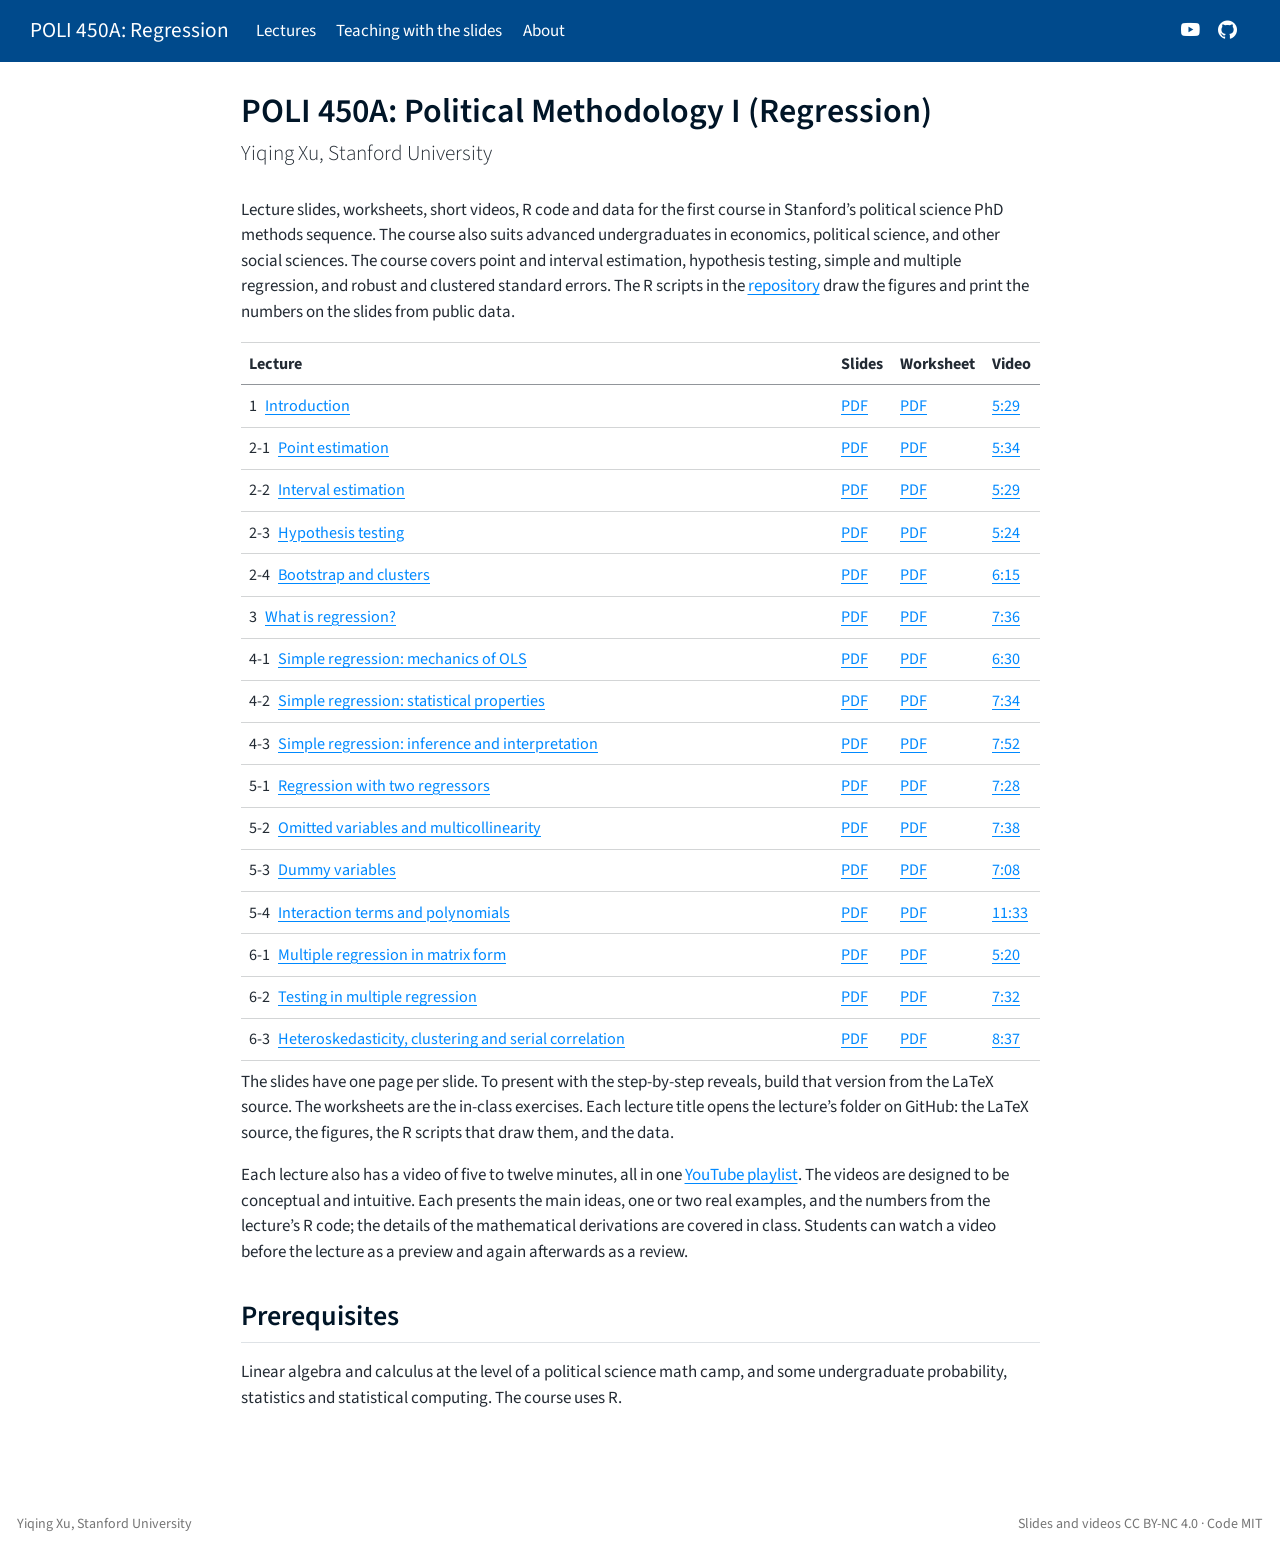
==== docs/index.html @ fcc37e01 "Site: every link opens in a new tab Co-Authored-By: Claude Opus 5.5 <noreply@anthropic.com>" ====
<!DOCTYPE html>
<html xmlns="http://www.w3.org/1999/xhtml" lang="en" xml:lang="en"><head>

<meta charset="utf-8">
<meta name="generator" content="quarto-1.9.38">

<meta name="viewport" content="width=device-width, initial-scale=1.0, user-scalable=yes">


<title>POLI 450A: Political Methodology I (Regression) – POLI 450A: Regression</title>
<style>
/* Default styles provided by pandoc.
** See https://pandoc.org/MANUAL.html#variables-for-html for config info.
*/
code{white-space: pre-wrap;}
span.smallcaps{font-variant: small-caps;}
div.columns{display: flex; gap: min(4vw, 1.5em);}
div.column{flex: auto; overflow-x: auto;}
div.hanging-indent{margin-left: 1.5em; text-indent: -1.5em;}
ul.task-list{list-style: none;}
ul.task-list li input[type="checkbox"] {
  width: 0.8em;
  margin: 0 0.8em 0.2em -1em; /* quarto-specific, see https://github.com/quarto-dev/quarto-cli/issues/4556 */ 
  vertical-align: middle;
}
</style>


<script src="site_libs/quarto-nav/quarto-nav.js"></script>
<script src="site_libs/quarto-nav/headroom.min.js"></script>
<script src="site_libs/clipboard/clipboard.min.js"></script>
<script src="site_libs/quarto-search/autocomplete.umd.js"></script>
<script src="site_libs/quarto-search/fuse.min.js"></script>
<script src="site_libs/quarto-search/quarto-search.js"></script>
<meta name="quarto:offset" content="./">
<script src="site_libs/quarto-html/quarto.js" type="module"></script>
<script src="site_libs/quarto-html/tabsets/tabsets.js" type="module"></script>
<script src="site_libs/quarto-html/popper.min.js"></script>
<script src="site_libs/quarto-html/tippy.umd.min.js"></script>
<script src="site_libs/quarto-html/anchor.min.js"></script>
<link href="site_libs/quarto-html/tippy.css" rel="stylesheet">
<link href="site_libs/quarto-html/quarto-syntax-highlighting-15634bcf2e68342d4ad2dfa704d543f6.css" rel="stylesheet" id="quarto-text-highlighting-styles">
<script src="site_libs/bootstrap/bootstrap.min.js"></script>
<link href="site_libs/bootstrap/bootstrap-icons.css" rel="stylesheet">
<link href="site_libs/bootstrap/bootstrap-9cb8375271a7f9cc1b230cc533d58a15.min.css" rel="stylesheet" append-hash="true" id="quarto-bootstrap" data-mode="light">
<script id="quarto-search-options" type="application/json">{
  "location": "navbar",
  "copy-button": false,
  "collapse-after": 3,
  "panel-placement": "end",
  "type": "overlay",
  "limit": 50,
  "keyboard-shortcut": [
    "f",
    "/",
    "s"
  ],
  "show-item-context": false,
  "language": {
    "search-no-results-text": "No results",
    "search-matching-documents-text": "matching documents",
    "search-copy-link-title": "Copy link to search",
    "search-hide-matches-text": "Hide additional matches",
    "search-more-match-text": "more match in this document",
    "search-more-matches-text": "more matches in this document",
    "search-clear-button-title": "Clear",
    "search-text-placeholder": "",
    "search-detached-cancel-button-title": "Cancel",
    "search-submit-button-title": "Submit",
    "search-label": "Search"
  }
}</script>


</head>

<body class="nav-fixed fullcontent quarto-light">

<div id="quarto-search-results"></div>
  <header id="quarto-header" class="headroom fixed-top">
    <nav class="navbar navbar-expand-lg " data-bs-theme="dark">
      <div class="navbar-container container-fluid">
      <div class="navbar-brand-container mx-auto">
    <a class="navbar-brand" href="./index.html">
    <span class="navbar-title">POLI 450A: Regression</span>
    </a>
  </div>
            <div id="quarto-search" class="" title="Search"></div>
          <button class="navbar-toggler" type="button" data-bs-toggle="collapse" data-bs-target="#navbarCollapse" aria-controls="navbarCollapse" role="menu" aria-expanded="false" aria-label="Toggle navigation" onclick="if (window.quartoToggleHeadroom) { window.quartoToggleHeadroom(); }">
  <span class="navbar-toggler-icon"></span>
</button>
          <div class="collapse navbar-collapse" id="navbarCollapse">
            <ul class="navbar-nav navbar-nav-scroll me-auto">
  <li class="nav-item">
    <a class="nav-link active" href="./index.html" aria-current="page"> 
<span class="menu-text">Lectures</span></a>
  </li>  
  <li class="nav-item">
    <a class="nav-link" href="./teaching.html"> 
<span class="menu-text">Teaching with the slides</span></a>
  </li>  
  <li class="nav-item">
    <a class="nav-link" href="./about.html"> 
<span class="menu-text">About</span></a>
  </li>  
</ul>
            <ul class="navbar-nav navbar-nav-scroll ms-auto">
  <li class="nav-item compact">
    <a class="nav-link" href="https://www.youtube.com/playlist?list=PLbHvZ-k41x9s"> <i class="bi bi-youtube" role="img" aria-label="YouTube playlist">
</i> 
<span class="menu-text"></span></a>
  </li>  
  <li class="nav-item compact">
    <a class="nav-link" href="https://github.com/xuyiqing/regression-lectures"> <i class="bi bi-github" role="img" aria-label="GitHub repository">
</i> 
<span class="menu-text"></span></a>
  </li>  
</ul>
          </div> <!-- /navcollapse -->
            <div class="quarto-navbar-tools">
</div>
      </div> <!-- /container-fluid -->
    </nav>
</header>
<!-- content -->
<div id="quarto-content" class="quarto-container page-columns page-rows-contents page-layout-article page-navbar">
<!-- sidebar -->
<!-- margin-sidebar -->
    
<!-- main -->
<main class="content" id="quarto-document-content">

<header id="title-block-header" class="quarto-title-block default">
<div class="quarto-title">
<h1 class="title">POLI 450A: Political Methodology I (Regression)</h1>
<p class="subtitle lead">Yiqing Xu, Stanford University</p>
</div>



<div class="quarto-title-meta">

    
  
    
  </div>
  


</header>


<p>Lecture slides, worksheets, short videos, R code and data for the first course in Stanford’s political science PhD methods sequence. The course also suits advanced undergraduates in economics, political science, and other social sciences. The course covers point and interval estimation, hypothesis testing, simple and multiple regression, and robust and clustered standard errors. The R scripts in the <a href="https://github.com/xuyiqing/regression-lectures">repository</a> draw the figures and print the numbers on the slides from public data.</p>
<table class="caption-top table">
<thead>
<tr class="header">
<th>Lecture</th>
<th>Slides</th>
<th>Worksheet</th>
<th>Video</th>
</tr>
</thead>
<tbody>
<tr class="odd">
<td>1 <a href="https://github.com/xuyiqing/regression-lectures/tree/main/lectures/01Intro">Introduction</a></td>
<td><a href="pdf/lec1_handout.pdf">PDF</a></td>
<td><a href="pdf/worksheet_lec1.pdf">PDF</a></td>
<td><a href="https://www.youtube.com/watch?v=iF-UXSAJUKI&amp;list=PLbHvZ-k41x9s">5:29</a></td>
</tr>
<tr class="even">
<td>2-1 <a href="https://github.com/xuyiqing/regression-lectures/tree/main/lectures/02-1PointEstimation">Point estimation</a></td>
<td><a href="pdf/lec2_1_handout.pdf">PDF</a></td>
<td><a href="pdf/worksheet_lec2-1.pdf">PDF</a></td>
<td><a href="https://www.youtube.com/watch?v=Swxf5lM_u24&amp;list=PLbHvZ-k41x9s">5:34</a></td>
</tr>
<tr class="odd">
<td>2-2 <a href="https://github.com/xuyiqing/regression-lectures/tree/main/lectures/02-2IntervalEstimation">Interval estimation</a></td>
<td><a href="pdf/lec2_2_handout.pdf">PDF</a></td>
<td><a href="pdf/worksheet_lec2-2.pdf">PDF</a></td>
<td><a href="https://www.youtube.com/watch?v=7T9ndJHs5_I&amp;list=PLbHvZ-k41x9s">5:29</a></td>
</tr>
<tr class="even">
<td>2-3 <a href="https://github.com/xuyiqing/regression-lectures/tree/main/lectures/02-3HypothesisTesting">Hypothesis testing</a></td>
<td><a href="pdf/lec2_3_handout.pdf">PDF</a></td>
<td><a href="pdf/worksheet_lec2-3.pdf">PDF</a></td>
<td><a href="https://www.youtube.com/watch?v=WODM9NLojLQ&amp;list=PLbHvZ-k41x9s">5:24</a></td>
</tr>
<tr class="odd">
<td>2-4 <a href="https://github.com/xuyiqing/regression-lectures/tree/main/lectures/02-4MoreInference">Bootstrap and clusters</a></td>
<td><a href="pdf/lec2_4_handout.pdf">PDF</a></td>
<td><a href="pdf/worksheet_lec2-4.pdf">PDF</a></td>
<td><a href="https://www.youtube.com/watch?v=hGvSrkmQy1I&amp;list=PLbHvZ-k41x9s">6:15</a></td>
</tr>
<tr class="even">
<td>3 <a href="https://github.com/xuyiqing/regression-lectures/tree/main/lectures/03WhatIsRegression">What is regression?</a></td>
<td><a href="pdf/lec3_handout.pdf">PDF</a></td>
<td><a href="pdf/worksheet_lec3.pdf">PDF</a></td>
<td><a href="https://www.youtube.com/watch?v=wllni_KnmjQ&amp;list=PLbHvZ-k41x9s">7:36</a></td>
</tr>
<tr class="odd">
<td>4-1 <a href="https://github.com/xuyiqing/regression-lectures/tree/main/lectures/04-1SimpleRegressionMechanics">Simple regression: mechanics of OLS</a></td>
<td><a href="pdf/lec4_1_handout.pdf">PDF</a></td>
<td><a href="pdf/worksheet_lec4-1.pdf">PDF</a></td>
<td><a href="https://www.youtube.com/watch?v=7flAEtlI_Co&amp;list=PLbHvZ-k41x9s">6:30</a></td>
</tr>
<tr class="even">
<td>4-2 <a href="https://github.com/xuyiqing/regression-lectures/tree/main/lectures/04-2SimpleRegressionProperties">Simple regression: statistical properties</a></td>
<td><a href="pdf/lec4_2_handout.pdf">PDF</a></td>
<td><a href="pdf/worksheet_lec4-2.pdf">PDF</a></td>
<td><a href="https://www.youtube.com/watch?v=tieM_0nF3uE&amp;list=PLbHvZ-k41x9s">7:34</a></td>
</tr>
<tr class="odd">
<td>4-3 <a href="https://github.com/xuyiqing/regression-lectures/tree/main/lectures/04-3SimpleRegressionInference">Simple regression: inference and interpretation</a></td>
<td><a href="pdf/lec4_3_handout.pdf">PDF</a></td>
<td><a href="pdf/worksheet_lec4-3.pdf">PDF</a></td>
<td><a href="https://www.youtube.com/watch?v=aslK8sGa63Y&amp;list=PLbHvZ-k41x9s">7:52</a></td>
</tr>
<tr class="even">
<td>5-1 <a href="https://github.com/xuyiqing/regression-lectures/tree/main/lectures/05-1TwoRegressors">Regression with two regressors</a></td>
<td><a href="pdf/lec5_1_handout.pdf">PDF</a></td>
<td><a href="pdf/worksheet_lec5-1.pdf">PDF</a></td>
<td><a href="https://www.youtube.com/watch?v=8ATj0tzDJnI&amp;list=PLbHvZ-k41x9s">7:28</a></td>
</tr>
<tr class="odd">
<td>5-2 <a href="https://github.com/xuyiqing/regression-lectures/tree/main/lectures/05-2OmittedVarMulticollinearity">Omitted variables and multicollinearity</a></td>
<td><a href="pdf/lec5_2_handout.pdf">PDF</a></td>
<td><a href="pdf/worksheet_lec5-2.pdf">PDF</a></td>
<td><a href="https://www.youtube.com/watch?v=4Sn7V8B4gXU&amp;list=PLbHvZ-k41x9s">7:38</a></td>
</tr>
<tr class="even">
<td>5-3 <a href="https://github.com/xuyiqing/regression-lectures/tree/main/lectures/05-3DummyVariables">Dummy variables</a></td>
<td><a href="pdf/lec5_3_handout.pdf">PDF</a></td>
<td><a href="pdf/worksheet_lec5-3.pdf">PDF</a></td>
<td><a href="https://www.youtube.com/watch?v=5Gq1oJ76daU&amp;list=PLbHvZ-k41x9s">7:08</a></td>
</tr>
<tr class="odd">
<td>5-4 <a href="https://github.com/xuyiqing/regression-lectures/tree/main/lectures/05-4InteractionsPolynomials">Interaction terms and polynomials</a></td>
<td><a href="pdf/lec5_4_handout.pdf">PDF</a></td>
<td><a href="pdf/worksheet_lec5-4.pdf">PDF</a></td>
<td><a href="https://www.youtube.com/watch?v=6XabG7d0sTs&amp;list=PLbHvZ-k41x9s">11:33</a></td>
</tr>
<tr class="even">
<td>6-1 <a href="https://github.com/xuyiqing/regression-lectures/tree/main/lectures/06-1MultipleRegressionMechanics">Multiple regression in matrix form</a></td>
<td><a href="pdf/lec6_1_handout.pdf">PDF</a></td>
<td><a href="pdf/worksheet_lec6-1.pdf">PDF</a></td>
<td><a href="https://www.youtube.com/watch?v=Joh2vmuyrUc&amp;list=PLbHvZ-k41x9s">5:20</a></td>
</tr>
<tr class="odd">
<td>6-2 <a href="https://github.com/xuyiqing/regression-lectures/tree/main/lectures/06-2MultipleRegressionTesting">Testing in multiple regression</a></td>
<td><a href="pdf/lec6_2_handout.pdf">PDF</a></td>
<td><a href="pdf/worksheet_lec6-2.pdf">PDF</a></td>
<td><a href="https://www.youtube.com/watch?v=5bI7HBBLsMU&amp;list=PLbHvZ-k41x9s">7:32</a></td>
</tr>
<tr class="even">
<td>6-3 <a href="https://github.com/xuyiqing/regression-lectures/tree/main/lectures/06-3MoreInference">Heteroskedasticity, clustering and serial correlation</a></td>
<td><a href="pdf/lec6_3_handout.pdf">PDF</a></td>
<td><a href="pdf/worksheet_lec6-3.pdf">PDF</a></td>
<td><a href="https://www.youtube.com/watch?v=Jgi9q1KpqK4&amp;list=PLbHvZ-k41x9s">8:37</a></td>
</tr>
</tbody>
</table>
<p>The slides have one page per slide. To present with the step-by-step reveals, build that version from the LaTeX source. The worksheets are the in-class exercises. Each lecture title opens the lecture’s folder on GitHub: the LaTeX source, the figures, the R scripts that draw them, and the data.</p>
<p>Each lecture also has a video of five to twelve minutes, all in one <a href="https://www.youtube.com/playlist?list=PLbHvZ-k41x9s">YouTube playlist</a>. The videos are designed to be conceptual and intuitive. Each presents the main ideas, one or two real examples, and the numbers from the lecture’s R code; the details of the mathematical derivations are covered in class. Students can watch a video before the lecture as a preview and again afterwards as a review.</p>
<section id="prerequisites" class="level2">
<h2 class="anchored" data-anchor-id="prerequisites">Prerequisites</h2>
<p>Linear algebra and calculus at the level of a political science math camp, and some undergraduate probability, statistics and statistical computing. The course uses R.</p>


</section>

</main> <!-- /main -->
<script>
// Every link in the page body opens in a new tab (Yiqing, 2026-10-17); the navbar's own pages do not.
document.querySelectorAll('main a[href]').forEach(function (a) {
  var h = a.getAttribute('href');
  if (!h || h.charAt(0) === '#') return;
  a.target = '_blank';
  a.rel = 'noopener';
});
</script>
<script id="quarto-html-after-body" type="application/javascript">
  window.document.addEventListener("DOMContentLoaded", function (event) {
    const icon = "";
    const anchorJS = new window.AnchorJS();
    anchorJS.options = {
      placement: 'right',
      icon: icon
    };
    anchorJS.add('.anchored');
    const isCodeAnnotation = (el) => {
      for (const clz of el.classList) {
        if (clz.startsWith('code-annotation-')) {                     
          return true;
        }
      }
      return false;
    }
    const onCopySuccess = function(e) {
      // button target
      const button = e.trigger;
      // don't keep focus
      button.blur();
      // flash "checked"
      button.classList.add('code-copy-button-checked');
      var currentTitle = button.getAttribute("title");
      button.setAttribute("title", "Copied!");
      let tooltip;
      if (window.bootstrap) {
        button.setAttribute("data-bs-toggle", "tooltip");
        button.setAttribute("data-bs-placement", "left");
        button.setAttribute("data-bs-title", "Copied!");
        tooltip = new bootstrap.Tooltip(button, 
          { trigger: "manual", 
            customClass: "code-copy-button-tooltip",
            offset: [0, -8]});
        tooltip.show();    
      }
      setTimeout(function() {
        if (tooltip) {
          tooltip.hide();
          button.removeAttribute("data-bs-title");
          button.removeAttribute("data-bs-toggle");
          button.removeAttribute("data-bs-placement");
        }
        button.setAttribute("title", currentTitle);
        button.classList.remove('code-copy-button-checked');
      }, 1000);
      // clear code selection
      e.clearSelection();
    }
    const getTextToCopy = function(trigger) {
      const outerScaffold = trigger.parentElement.cloneNode(true);
      const codeEl = outerScaffold.querySelector('code');
      for (const childEl of codeEl.children) {
        if (isCodeAnnotation(childEl)) {
          childEl.remove();
        }
      }
      return codeEl.innerText;
    }
    const clipboard = new window.ClipboardJS('.code-copy-button:not([data-in-quarto-modal])', {
      text: getTextToCopy
    });
    clipboard.on('success', onCopySuccess);
    if (window.document.getElementById('quarto-embedded-source-code-modal')) {
      const clipboardModal = new window.ClipboardJS('.code-copy-button[data-in-quarto-modal]', {
        text: getTextToCopy,
        container: window.document.getElementById('quarto-embedded-source-code-modal')
      });
      clipboardModal.on('success', onCopySuccess);
    }
      var localhostRegex = new RegExp(/^(?:http|https):\/\/localhost\:?[0-9]*\//);
      var mailtoRegex = new RegExp(/^mailto:/);
        var filterRegex = new RegExp("https:\/\/xuyiqing\.github\.io\/regression-lectures\/");
      var isInternal = (href) => {
          return filterRegex.test(href) || localhostRegex.test(href) || mailtoRegex.test(href);
      }
      // Inspect non-navigation links and adorn them if external
     var links = window.document.querySelectorAll('a[href]:not(.nav-link):not(.navbar-brand):not(.toc-action):not(.sidebar-link):not(.sidebar-item-toggle):not(.pagination-link):not(.no-external):not([aria-hidden]):not(.dropdown-item):not(.quarto-navigation-tool):not(.about-link)');
      for (var i=0; i<links.length; i++) {
        const link = links[i];
        if (!isInternal(link.href)) {
          // undo the damage that might have been done by quarto-nav.js in the case of
          // links that we want to consider external
          if (link.dataset.originalHref !== undefined) {
            link.href = link.dataset.originalHref;
          }
            // target, if specified
            link.setAttribute("target", "_blank");
            if (link.getAttribute("rel") === null) {
              link.setAttribute("rel", "noopener");
            }
        }
      }
    function tippyHover(el, contentFn, onTriggerFn, onUntriggerFn) {
      const config = {
        allowHTML: true,
        maxWidth: 500,
        delay: 100,
        arrow: false,
        appendTo: function(el) {
            return el.parentElement;
        },
        interactive: true,
        interactiveBorder: 10,
        theme: 'quarto',
        placement: 'bottom-start',
      };
      if (contentFn) {
        config.content = contentFn;
      }
      if (onTriggerFn) {
        config.onTrigger = onTriggerFn;
      }
      if (onUntriggerFn) {
        config.onUntrigger = onUntriggerFn;
      }
      window.tippy(el, config); 
    }
    const noterefs = window.document.querySelectorAll('a[role="doc-noteref"]');
    for (var i=0; i<noterefs.length; i++) {
      const ref = noterefs[i];
      tippyHover(ref, function() {
        // use id or data attribute instead here
        let href = ref.getAttribute('data-footnote-href') || ref.getAttribute('href');
        try { href = new URL(href).hash; } catch {}
        const id = href.replace(/^#\/?/, "");
        const note = window.document.getElementById(id);
        if (note) {
          return note.innerHTML;
        } else {
          return "";
        }
      });
    }
    const xrefs = window.document.querySelectorAll('a.quarto-xref');
    const processXRef = (id, note) => {
      // Strip column container classes
      const stripColumnClz = (el) => {
        el.classList.remove("page-full", "page-columns");
        if (el.children) {
          for (const child of el.children) {
            stripColumnClz(child);
          }
        }
      }
      stripColumnClz(note)
      if (id === null || id.startsWith('sec-')) {
        // Special case sections, only their first couple elements
        const container = document.createElement("div");
        if (note.children && note.children.length > 2) {
          container.appendChild(note.children[0].cloneNode(true));
          for (let i = 1; i < note.children.length; i++) {
            const child = note.children[i];
            if (child.tagName === "P" && child.innerText === "") {
              continue;
            } else {
              container.appendChild(child.cloneNode(true));
              break;
            }
          }
          if (window.Quarto?.typesetMath) {
            window.Quarto.typesetMath(container);
          }
          return container.innerHTML
        } else {
          if (window.Quarto?.typesetMath) {
            window.Quarto.typesetMath(note);
          }
          return note.innerHTML;
        }
      } else {
        // Remove any anchor links if they are present
        const anchorLink = note.querySelector('a.anchorjs-link');
        if (anchorLink) {
          anchorLink.remove();
        }
        if (window.Quarto?.typesetMath) {
          window.Quarto.typesetMath(note);
        }
        if (note.classList.contains("callout")) {
          return note.outerHTML;
        } else {
          return note.innerHTML;
        }
      }
    }
    for (var i=0; i<xrefs.length; i++) {
      const xref = xrefs[i];
      tippyHover(xref, undefined, function(instance) {
        instance.disable();
        let url = xref.getAttribute('href');
        let hash = undefined; 
        if (url.startsWith('#')) {
          hash = url;
        } else {
          try { hash = new URL(url).hash; } catch {}
        }
        if (hash) {
          const id = hash.replace(/^#\/?/, "");
          const note = window.document.getElementById(id);
          if (note !== null) {
            try {
              const html = processXRef(id, note.cloneNode(true));
              instance.setContent(html);
            } finally {
              instance.enable();
              instance.show();
            }
          } else {
            // See if we can fetch this
            fetch(url.split('#')[0])
            .then(res => res.text())
            .then(html => {
              const parser = new DOMParser();
              const htmlDoc = parser.parseFromString(html, "text/html");
              const note = htmlDoc.getElementById(id);
              if (note !== null) {
                const html = processXRef(id, note);
                instance.setContent(html);
              } 
            }).finally(() => {
              instance.enable();
              instance.show();
            });
          }
        } else {
          // See if we can fetch a full url (with no hash to target)
          // This is a special case and we should probably do some content thinning / targeting
          fetch(url)
          .then(res => res.text())
          .then(html => {
            const parser = new DOMParser();
            const htmlDoc = parser.parseFromString(html, "text/html");
            const note = htmlDoc.querySelector('main.content');
            if (note !== null) {
              // This should only happen for chapter cross references
              // (since there is no id in the URL)
              // remove the first header
              if (note.children.length > 0 && note.children[0].tagName === "HEADER") {
                note.children[0].remove();
              }
              const html = processXRef(null, note);
              instance.setContent(html);
            } 
          }).finally(() => {
            instance.enable();
            instance.show();
          });
        }
      }, function(instance) {
      });
    }
        let selectedAnnoteEl;
        const selectorForAnnotation = ( cell, annotation) => {
          let cellAttr = 'data-code-cell="' + cell + '"';
          let lineAttr = 'data-code-annotation="' +  annotation + '"';
          const selector = 'span[' + cellAttr + '][' + lineAttr + ']';
          return selector;
        }
        const selectCodeLines = (annoteEl) => {
          const doc = window.document;
          const targetCell = annoteEl.getAttribute("data-target-cell");
          const targetAnnotation = annoteEl.getAttribute("data-target-annotation");
          const annoteSpan = window.document.querySelector(selectorForAnnotation(targetCell, targetAnnotation));
          const lines = annoteSpan.getAttribute("data-code-lines").split(",");
          const lineIds = lines.map((line) => {
            return targetCell + "-" + line;
          })
          let top = null;
          let height = null;
          let parent = null;
          if (lineIds.length > 0) {
              //compute the position of the single el (top and bottom and make a div)
              const el = window.document.getElementById(lineIds[0]);
              top = el.offsetTop;
              height = el.offsetHeight;
              parent = el.parentElement.parentElement;
            if (lineIds.length > 1) {
              const lastEl = window.document.getElementById(lineIds[lineIds.length - 1]);
              const bottom = lastEl.offsetTop + lastEl.offsetHeight;
              height = bottom - top;
            }
            if (top !== null && height !== null && parent !== null) {
              // cook up a div (if necessary) and position it 
              let div = window.document.getElementById("code-annotation-line-highlight");
              if (div === null) {
                div = window.document.createElement("div");
                div.setAttribute("id", "code-annotation-line-highlight");
                div.style.position = 'absolute';
                parent.appendChild(div);
              }
              div.style.top = top - 2 + "px";
              div.style.height = height + 4 + "px";
              div.style.left = 0;
              let gutterDiv = window.document.getElementById("code-annotation-line-highlight-gutter");
              if (gutterDiv === null) {
                gutterDiv = window.document.createElement("div");
                gutterDiv.setAttribute("id", "code-annotation-line-highlight-gutter");
                gutterDiv.style.position = 'absolute';
                const codeCell = window.document.getElementById(targetCell);
                const gutter = codeCell.querySelector('.code-annotation-gutter');
                gutter.appendChild(gutterDiv);
              }
              gutterDiv.style.top = top - 2 + "px";
              gutterDiv.style.height = height + 4 + "px";
            }
            selectedAnnoteEl = annoteEl;
          }
        };
        const unselectCodeLines = () => {
          const elementsIds = ["code-annotation-line-highlight", "code-annotation-line-highlight-gutter"];
          elementsIds.forEach((elId) => {
            const div = window.document.getElementById(elId);
            if (div) {
              div.remove();
            }
          });
          selectedAnnoteEl = undefined;
        };
          // Handle positioning of the toggle
      window.addEventListener(
        "resize",
        throttle(() => {
          elRect = undefined;
          if (selectedAnnoteEl) {
            selectCodeLines(selectedAnnoteEl);
          }
        }, 10)
      );
      function throttle(fn, ms) {
      let throttle = false;
      let timer;
        return (...args) => {
          if(!throttle) { // first call gets through
              fn.apply(this, args);
              throttle = true;
          } else { // all the others get throttled
              if(timer) clearTimeout(timer); // cancel #2
              timer = setTimeout(() => {
                fn.apply(this, args);
                timer = throttle = false;
              }, ms);
          }
        };
      }
        // Attach click handler to the DT
        const annoteDls = window.document.querySelectorAll('dt[data-target-cell]');
        for (const annoteDlNode of annoteDls) {
          annoteDlNode.addEventListener('click', (event) => {
            const clickedEl = event.target;
            if (clickedEl !== selectedAnnoteEl) {
              unselectCodeLines();
              const activeEl = window.document.querySelector('dt[data-target-cell].code-annotation-active');
              if (activeEl) {
                activeEl.classList.remove('code-annotation-active');
              }
              selectCodeLines(clickedEl);
              clickedEl.classList.add('code-annotation-active');
            } else {
              // Unselect the line
              unselectCodeLines();
              clickedEl.classList.remove('code-annotation-active');
            }
          });
        }
    const findCites = (el) => {
      const parentEl = el.parentElement;
      if (parentEl) {
        const cites = parentEl.dataset.cites;
        if (cites) {
          return {
            el,
            cites: cites.split(' ')
          };
        } else {
          return findCites(el.parentElement)
        }
      } else {
        return undefined;
      }
    };
    var bibliorefs = window.document.querySelectorAll('a[role="doc-biblioref"]');
    for (var i=0; i<bibliorefs.length; i++) {
      const ref = bibliorefs[i];
      const citeInfo = findCites(ref);
      if (citeInfo) {
        tippyHover(citeInfo.el, function() {
          var popup = window.document.createElement('div');
          citeInfo.cites.forEach(function(cite) {
            var citeDiv = window.document.createElement('div');
            citeDiv.classList.add('hanging-indent');
            citeDiv.classList.add('csl-entry');
            var biblioDiv = window.document.getElementById('ref-' + cite);
            if (biblioDiv) {
              citeDiv.innerHTML = biblioDiv.innerHTML;
            }
            popup.appendChild(citeDiv);
          });
          return popup.innerHTML;
        });
      }
    }
  });
  </script>
</div> <!-- /content -->
<footer class="footer">
  <div class="nav-footer">
    <div class="nav-footer-left">
<p>Yiqing Xu, Stanford University</p>
</div>   
    <div class="nav-footer-center">
      &nbsp;
    </div>
    <div class="nav-footer-right">
<p>Slides and videos CC BY-NC 4.0 · Code MIT</p>
</div>
  </div>
</footer>




</body></html>
---- docs/site_libs/quarto-html/tippy.css ----
.tippy-box[data-animation=fade][data-state=hidden]{opacity:0}[data-tippy-root]{max-width:calc(100vw - 10px)}.tippy-box{position:relative;background-color:#333;color:#fff;border-radius:4px;font-size:14px;line-height:1.4;white-space:normal;outline:0;transition-property:transform,visibility,opacity}.tippy-box[data-placement^=top]>.tippy-arrow{bottom:0}.tippy-box[data-placement^=top]>.tippy-arrow:before{bottom:-7px;left:0;border-width:8px 8px 0;border-top-color:initial;transform-origin:center top}.tippy-box[data-placement^=bottom]>.tippy-arrow{top:0}.tippy-box[data-placement^=bottom]>.tippy-arrow:before{top:-7px;left:0;border-width:0 8px 8px;border-bottom-color:initial;transform-origin:center bottom}.tippy-box[data-placement^=left]>.tippy-arrow{right:0}.tippy-box[data-placement^=left]>.tippy-arrow:before{border-width:8px 0 8px 8px;border-left-color:initial;right:-7px;transform-origin:center left}.tippy-box[data-placement^=right]>.tippy-arrow{left:0}.tippy-box[data-placement^=right]>.tippy-arrow:before{left:-7px;border-width:8px 8px 8px 0;border-right-color:initial;transform-origin:center right}.tippy-box[data-inertia][data-state=visible]{transition-timing-function:cubic-bezier(.54,1.5,.38,1.11)}.tippy-arrow{width:16px;height:16px;color:#333}.tippy-arrow:before{content:"";position:absolute;border-color:transparent;border-style:solid}.tippy-content{position:relative;padding:5px 9px;z-index:1}
---- docs/site_libs/quarto-html/quarto-syntax-highlighting-15634bcf2e68342d4ad2dfa704d543f6.css ----
/* quarto syntax highlight colors */
:root {
  --quarto-hl-ot-color: #003B4F;
  --quarto-hl-at-color: #657422;
  --quarto-hl-ss-color: #20794D;
  --quarto-hl-an-color: #5E5E5E;
  --quarto-hl-fu-color: #4758AB;
  --quarto-hl-st-color: #20794D;
  --quarto-hl-cf-color: #003B4F;
  --quarto-hl-op-color: #5E5E5E;
  --quarto-hl-er-color: #AD0000;
  --quarto-hl-bn-color: #AD0000;
  --quarto-hl-al-color: #AD0000;
  --quarto-hl-va-color: #111111;
  --quarto-hl-bu-color: inherit;
  --quarto-hl-ex-color: inherit;
  --quarto-hl-pp-color: #AD0000;
  --quarto-hl-in-color: #5E5E5E;
  --quarto-hl-vs-color: #20794D;
  --quarto-hl-wa-color: #5E5E5E;
  --quarto-hl-do-color: #5E5E5E;
  --quarto-hl-im-color: #00769E;
  --quarto-hl-ch-color: #20794D;
  --quarto-hl-dt-color: #AD0000;
  --quarto-hl-fl-color: #AD0000;
  --quarto-hl-co-color: #5E5E5E;
  --quarto-hl-cv-color: #5E5E5E;
  --quarto-hl-cn-color: #8f5902;
  --quarto-hl-sc-color: #5E5E5E;
  --quarto-hl-dv-color: #AD0000;
  --quarto-hl-kw-color: #003B4F;
}

/* other quarto variables */
:root {
  --quarto-font-monospace: SFMono-Regular, Menlo, Monaco, Consolas, "Liberation Mono", "Courier New", monospace;
}

/* syntax highlight based on Pandoc's rules */
pre > code.sourceCode > span {
  color: #003B4F;
}

code.sourceCode > span {
  color: #003B4F;
}

div.sourceCode,
div.sourceCode pre.sourceCode {
  color: #003B4F;
}

/* Normal */
code span {
  color: #003B4F;
}

/* Alert */
code span.al {
  color: #AD0000;
  font-style: inherit;
}

/* Annotation */
code span.an {
  color: #5E5E5E;
  font-style: inherit;
}

/* Attribute */
code span.at {
  color: #657422;
  font-style: inherit;
}

/* BaseN */
code span.bn {
  color: #AD0000;
  font-style: inherit;
}

/* BuiltIn */
code span.bu {
  font-style: inherit;
}

/* ControlFlow */
code span.cf {
  color: #003B4F;
  font-weight: bold;
  font-style: inherit;
}

/* Char */
code span.ch {
  color: #20794D;
  font-style: inherit;
}

/* Constant */
code span.cn {
  color: #8f5902;
  font-style: inherit;
}

/* Comment */
code span.co {
  color: #5E5E5E;
  font-style: inherit;
}

/* CommentVar */
code span.cv {
  color: #5E5E5E;
  font-style: italic;
}

/* Documentation */
code span.do {
  color: #5E5E5E;
  font-style: italic;
}

/* DataType */
code span.dt {
  color: #AD0000;
  font-style: inherit;
}

/* DecVal */
code span.dv {
  color: #AD0000;
  font-style: inherit;
}

/* Error */
code span.er {
  color: #AD0000;
  font-style: inherit;
}

/* Extension */
code span.ex {
  font-style: inherit;
}

/* Float */
code span.fl {
  color: #AD0000;
  font-style: inherit;
}

/* Function */
code span.fu {
  color: #4758AB;
  font-style: inherit;
}

/* Import */
code span.im {
  color: #00769E;
  font-style: inherit;
}

/* Information */
code span.in {
  color: #5E5E5E;
  font-style: inherit;
}

/* Keyword */
code span.kw {
  color: #003B4F;
  font-weight: bold;
  font-style: inherit;
}

/* Operator */
code span.op {
  color: #5E5E5E;
  font-style: inherit;
}

/* Other */
code span.ot {
  color: #003B4F;
  font-style: inherit;
}

/* Preprocessor */
code span.pp {
  color: #AD0000;
  font-style: inherit;
}

/* SpecialChar */
code span.sc {
  color: #5E5E5E;
  font-style: inherit;
}

/* SpecialString */
code span.ss {
  color: #20794D;
  font-style: inherit;
}

/* String */
code span.st {
  color: #20794D;
  font-style: inherit;
}

/* Variable */
code span.va {
  color: #111111;
  font-style: inherit;
}

/* VerbatimString */
code span.vs {
  color: #20794D;
  font-style: inherit;
}

/* Warning */
code span.wa {
  color: #5E5E5E;
  font-style: italic;
}

.prevent-inlining {
  content: "</";
}

/*# sourceMappingURL=f23921c56f73e400b49028c9186a1aa0.css.map */
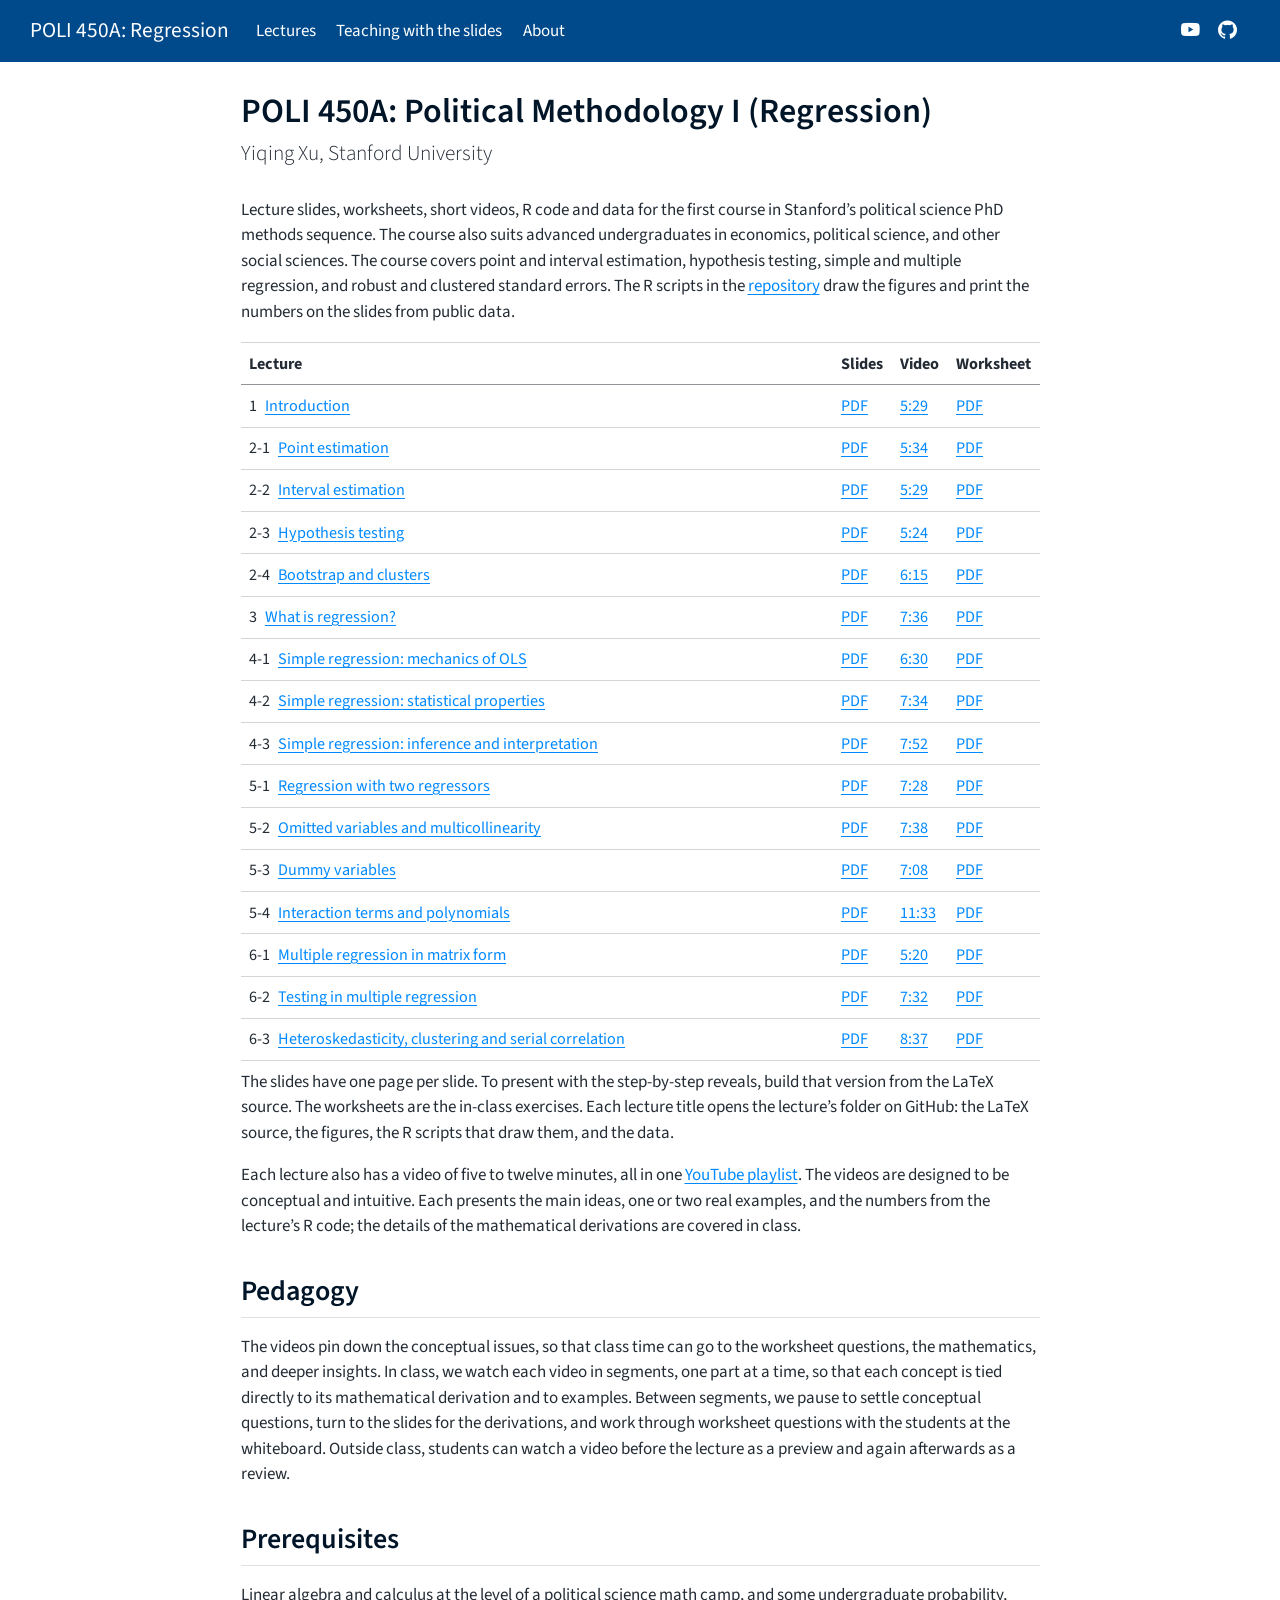
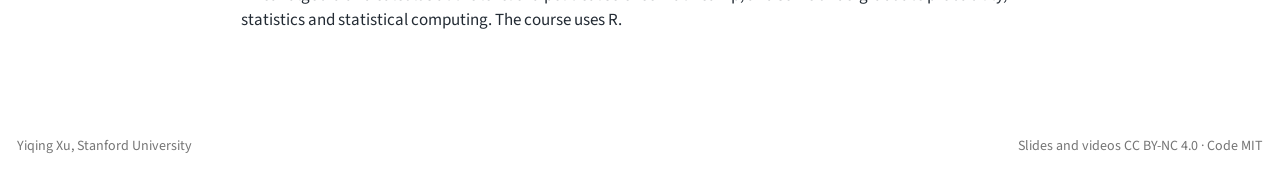
==== commit 719d94aa: "Front page: pedagogy section; worksheet column after the video (site and README) Co-Authored-By: Cla" ====
--- a/docs/index.html
+++ b/docs/index.html
@@ -156,111 +156,115 @@
 <tr class="header">
 <th>Lecture</th>
 <th>Slides</th>
+<th>Video</th>
 <th>Worksheet</th>
-<th>Video</th>
 </tr>
 </thead>
 <tbody>
 <tr class="odd">
 <td>1 <a href="https://github.com/xuyiqing/regression-lectures/tree/main/lectures/01Intro">Introduction</a></td>
 <td><a href="pdf/lec1_handout.pdf">PDF</a></td>
+<td><a href="https://www.youtube.com/watch?v=iF-UXSAJUKI&amp;list=PLbHvZ-k41x9s">5:29</a></td>
 <td><a href="pdf/worksheet_lec1.pdf">PDF</a></td>
-<td><a href="https://www.youtube.com/watch?v=iF-UXSAJUKI&amp;list=PLbHvZ-k41x9s">5:29</a></td>
 </tr>
 <tr class="even">
 <td>2-1 <a href="https://github.com/xuyiqing/regression-lectures/tree/main/lectures/02-1PointEstimation">Point estimation</a></td>
 <td><a href="pdf/lec2_1_handout.pdf">PDF</a></td>
+<td><a href="https://www.youtube.com/watch?v=Swxf5lM_u24&amp;list=PLbHvZ-k41x9s">5:34</a></td>
 <td><a href="pdf/worksheet_lec2-1.pdf">PDF</a></td>
-<td><a href="https://www.youtube.com/watch?v=Swxf5lM_u24&amp;list=PLbHvZ-k41x9s">5:34</a></td>
 </tr>
 <tr class="odd">
 <td>2-2 <a href="https://github.com/xuyiqing/regression-lectures/tree/main/lectures/02-2IntervalEstimation">Interval estimation</a></td>
 <td><a href="pdf/lec2_2_handout.pdf">PDF</a></td>
+<td><a href="https://www.youtube.com/watch?v=7T9ndJHs5_I&amp;list=PLbHvZ-k41x9s">5:29</a></td>
 <td><a href="pdf/worksheet_lec2-2.pdf">PDF</a></td>
-<td><a href="https://www.youtube.com/watch?v=7T9ndJHs5_I&amp;list=PLbHvZ-k41x9s">5:29</a></td>
 </tr>
 <tr class="even">
 <td>2-3 <a href="https://github.com/xuyiqing/regression-lectures/tree/main/lectures/02-3HypothesisTesting">Hypothesis testing</a></td>
 <td><a href="pdf/lec2_3_handout.pdf">PDF</a></td>
+<td><a href="https://www.youtube.com/watch?v=WODM9NLojLQ&amp;list=PLbHvZ-k41x9s">5:24</a></td>
 <td><a href="pdf/worksheet_lec2-3.pdf">PDF</a></td>
-<td><a href="https://www.youtube.com/watch?v=WODM9NLojLQ&amp;list=PLbHvZ-k41x9s">5:24</a></td>
 </tr>
 <tr class="odd">
 <td>2-4 <a href="https://github.com/xuyiqing/regression-lectures/tree/main/lectures/02-4MoreInference">Bootstrap and clusters</a></td>
 <td><a href="pdf/lec2_4_handout.pdf">PDF</a></td>
+<td><a href="https://www.youtube.com/watch?v=hGvSrkmQy1I&amp;list=PLbHvZ-k41x9s">6:15</a></td>
 <td><a href="pdf/worksheet_lec2-4.pdf">PDF</a></td>
-<td><a href="https://www.youtube.com/watch?v=hGvSrkmQy1I&amp;list=PLbHvZ-k41x9s">6:15</a></td>
 </tr>
 <tr class="even">
 <td>3 <a href="https://github.com/xuyiqing/regression-lectures/tree/main/lectures/03WhatIsRegression">What is regression?</a></td>
 <td><a href="pdf/lec3_handout.pdf">PDF</a></td>
+<td><a href="https://www.youtube.com/watch?v=wllni_KnmjQ&amp;list=PLbHvZ-k41x9s">7:36</a></td>
 <td><a href="pdf/worksheet_lec3.pdf">PDF</a></td>
-<td><a href="https://www.youtube.com/watch?v=wllni_KnmjQ&amp;list=PLbHvZ-k41x9s">7:36</a></td>
 </tr>
 <tr class="odd">
 <td>4-1 <a href="https://github.com/xuyiqing/regression-lectures/tree/main/lectures/04-1SimpleRegressionMechanics">Simple regression: mechanics of OLS</a></td>
 <td><a href="pdf/lec4_1_handout.pdf">PDF</a></td>
+<td><a href="https://www.youtube.com/watch?v=7flAEtlI_Co&amp;list=PLbHvZ-k41x9s">6:30</a></td>
 <td><a href="pdf/worksheet_lec4-1.pdf">PDF</a></td>
-<td><a href="https://www.youtube.com/watch?v=7flAEtlI_Co&amp;list=PLbHvZ-k41x9s">6:30</a></td>
 </tr>
 <tr class="even">
 <td>4-2 <a href="https://github.com/xuyiqing/regression-lectures/tree/main/lectures/04-2SimpleRegressionProperties">Simple regression: statistical properties</a></td>
 <td><a href="pdf/lec4_2_handout.pdf">PDF</a></td>
+<td><a href="https://www.youtube.com/watch?v=tieM_0nF3uE&amp;list=PLbHvZ-k41x9s">7:34</a></td>
 <td><a href="pdf/worksheet_lec4-2.pdf">PDF</a></td>
-<td><a href="https://www.youtube.com/watch?v=tieM_0nF3uE&amp;list=PLbHvZ-k41x9s">7:34</a></td>
 </tr>
 <tr class="odd">
 <td>4-3 <a href="https://github.com/xuyiqing/regression-lectures/tree/main/lectures/04-3SimpleRegressionInference">Simple regression: inference and interpretation</a></td>
 <td><a href="pdf/lec4_3_handout.pdf">PDF</a></td>
+<td><a href="https://www.youtube.com/watch?v=aslK8sGa63Y&amp;list=PLbHvZ-k41x9s">7:52</a></td>
 <td><a href="pdf/worksheet_lec4-3.pdf">PDF</a></td>
-<td><a href="https://www.youtube.com/watch?v=aslK8sGa63Y&amp;list=PLbHvZ-k41x9s">7:52</a></td>
 </tr>
 <tr class="even">
 <td>5-1 <a href="https://github.com/xuyiqing/regression-lectures/tree/main/lectures/05-1TwoRegressors">Regression with two regressors</a></td>
 <td><a href="pdf/lec5_1_handout.pdf">PDF</a></td>
+<td><a href="https://www.youtube.com/watch?v=8ATj0tzDJnI&amp;list=PLbHvZ-k41x9s">7:28</a></td>
 <td><a href="pdf/worksheet_lec5-1.pdf">PDF</a></td>
-<td><a href="https://www.youtube.com/watch?v=8ATj0tzDJnI&amp;list=PLbHvZ-k41x9s">7:28</a></td>
 </tr>
 <tr class="odd">
 <td>5-2 <a href="https://github.com/xuyiqing/regression-lectures/tree/main/lectures/05-2OmittedVarMulticollinearity">Omitted variables and multicollinearity</a></td>
 <td><a href="pdf/lec5_2_handout.pdf">PDF</a></td>
+<td><a href="https://www.youtube.com/watch?v=4Sn7V8B4gXU&amp;list=PLbHvZ-k41x9s">7:38</a></td>
 <td><a href="pdf/worksheet_lec5-2.pdf">PDF</a></td>
-<td><a href="https://www.youtube.com/watch?v=4Sn7V8B4gXU&amp;list=PLbHvZ-k41x9s">7:38</a></td>
 </tr>
 <tr class="even">
 <td>5-3 <a href="https://github.com/xuyiqing/regression-lectures/tree/main/lectures/05-3DummyVariables">Dummy variables</a></td>
 <td><a href="pdf/lec5_3_handout.pdf">PDF</a></td>
+<td><a href="https://www.youtube.com/watch?v=5Gq1oJ76daU&amp;list=PLbHvZ-k41x9s">7:08</a></td>
 <td><a href="pdf/worksheet_lec5-3.pdf">PDF</a></td>
-<td><a href="https://www.youtube.com/watch?v=5Gq1oJ76daU&amp;list=PLbHvZ-k41x9s">7:08</a></td>
 </tr>
 <tr class="odd">
 <td>5-4 <a href="https://github.com/xuyiqing/regression-lectures/tree/main/lectures/05-4InteractionsPolynomials">Interaction terms and polynomials</a></td>
 <td><a href="pdf/lec5_4_handout.pdf">PDF</a></td>
+<td><a href="https://www.youtube.com/watch?v=6XabG7d0sTs&amp;list=PLbHvZ-k41x9s">11:33</a></td>
 <td><a href="pdf/worksheet_lec5-4.pdf">PDF</a></td>
-<td><a href="https://www.youtube.com/watch?v=6XabG7d0sTs&amp;list=PLbHvZ-k41x9s">11:33</a></td>
 </tr>
 <tr class="even">
 <td>6-1 <a href="https://github.com/xuyiqing/regression-lectures/tree/main/lectures/06-1MultipleRegressionMechanics">Multiple regression in matrix form</a></td>
 <td><a href="pdf/lec6_1_handout.pdf">PDF</a></td>
+<td><a href="https://www.youtube.com/watch?v=Joh2vmuyrUc&amp;list=PLbHvZ-k41x9s">5:20</a></td>
 <td><a href="pdf/worksheet_lec6-1.pdf">PDF</a></td>
-<td><a href="https://www.youtube.com/watch?v=Joh2vmuyrUc&amp;list=PLbHvZ-k41x9s">5:20</a></td>
 </tr>
 <tr class="odd">
 <td>6-2 <a href="https://github.com/xuyiqing/regression-lectures/tree/main/lectures/06-2MultipleRegressionTesting">Testing in multiple regression</a></td>
 <td><a href="pdf/lec6_2_handout.pdf">PDF</a></td>
+<td><a href="https://www.youtube.com/watch?v=5bI7HBBLsMU&amp;list=PLbHvZ-k41x9s">7:32</a></td>
 <td><a href="pdf/worksheet_lec6-2.pdf">PDF</a></td>
-<td><a href="https://www.youtube.com/watch?v=5bI7HBBLsMU&amp;list=PLbHvZ-k41x9s">7:32</a></td>
 </tr>
 <tr class="even">
 <td>6-3 <a href="https://github.com/xuyiqing/regression-lectures/tree/main/lectures/06-3MoreInference">Heteroskedasticity, clustering and serial correlation</a></td>
 <td><a href="pdf/lec6_3_handout.pdf">PDF</a></td>
+<td><a href="https://www.youtube.com/watch?v=Jgi9q1KpqK4&amp;list=PLbHvZ-k41x9s">8:37</a></td>
 <td><a href="pdf/worksheet_lec6-3.pdf">PDF</a></td>
-<td><a href="https://www.youtube.com/watch?v=Jgi9q1KpqK4&amp;list=PLbHvZ-k41x9s">8:37</a></td>
 </tr>
 </tbody>
 </table>
 <p>The slides have one page per slide. To present with the step-by-step reveals, build that version from the LaTeX source. The worksheets are the in-class exercises. Each lecture title opens the lecture’s folder on GitHub: the LaTeX source, the figures, the R scripts that draw them, and the data.</p>
-<p>Each lecture also has a video of five to twelve minutes, all in one <a href="https://www.youtube.com/playlist?list=PLbHvZ-k41x9s">YouTube playlist</a>. The videos are designed to be conceptual and intuitive. Each presents the main ideas, one or two real examples, and the numbers from the lecture’s R code; the details of the mathematical derivations are covered in class. Students can watch a video before the lecture as a preview and again afterwards as a review.</p>
+<p>Each lecture also has a video of five to twelve minutes, all in one <a href="https://www.youtube.com/playlist?list=PLbHvZ-k41x9s">YouTube playlist</a>. The videos are designed to be conceptual and intuitive. Each presents the main ideas, one or two real examples, and the numbers from the lecture’s R code; the details of the mathematical derivations are covered in class.</p>
+<section id="pedagogy" class="level2">
+<h2 class="anchored" data-anchor-id="pedagogy">Pedagogy</h2>
+<p>The videos pin down the conceptual issues, so that class time can go to the worksheet questions, the mathematics, and deeper insights. In class, we watch each video in segments, one part at a time, so that each concept is tied directly to its mathematical derivation and to examples. Between segments, we pause to settle conceptual questions, turn to the slides for the derivations, and work through worksheet questions with the students at the whiteboard. Outside class, students can watch a video before the lecture as a preview and again afterwards as a review.</p>
+</section>
 <section id="prerequisites" class="level2">
 <h2 class="anchored" data-anchor-id="prerequisites">Prerequisites</h2>
 <p>Linear algebra and calculus at the level of a political science math camp, and some undergraduate probability, statistics and statistical computing. The course uses R.</p>
@@ -270,12 +274,15 @@
 
 </main> <!-- /main -->
 <script>
-// Every link in the page body opens in a new tab (Yiqing, 2026-10-17); the navbar's own pages do not.
+// Every link in the page body opens in a new tab (Yiqing, 2026-10-17), and so do the navbar's
+// links to other sites (YouTube, GitHub); the navbar's own pages open in the same tab.
+function newTab(a) { a.target = '_blank'; a.rel = 'noopener'; }
 document.querySelectorAll('main a[href]').forEach(function (a) {
   var h = a.getAttribute('href');
-  if (!h || h.charAt(0) === '#') return;
-  a.target = '_blank';
-  a.rel = 'noopener';
+  if (h && h.charAt(0) !== '#') newTab(a);
+});
+document.querySelectorAll('.navbar a[href]').forEach(function (a) {
+  if (a.host && a.host !== location.host) newTab(a);
 });
 </script>
 <script id="quarto-html-after-body" type="application/javascript">
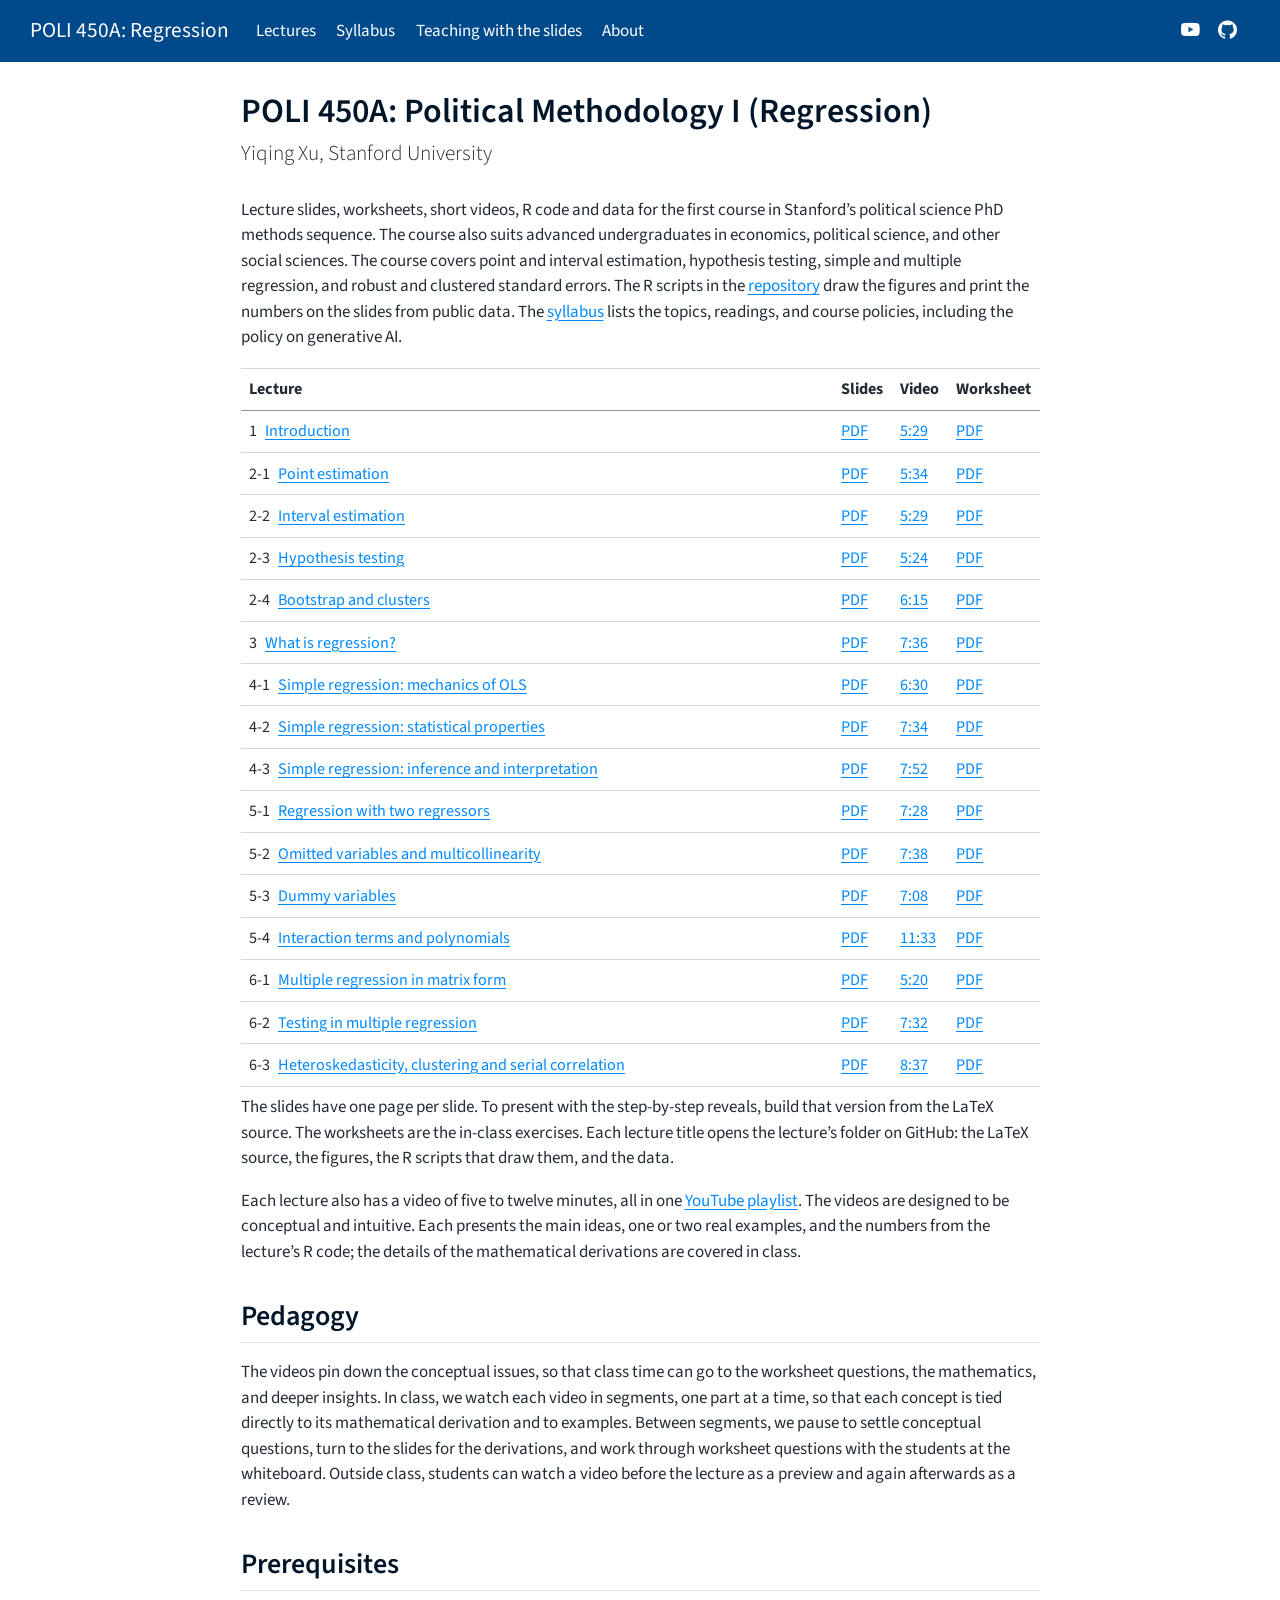
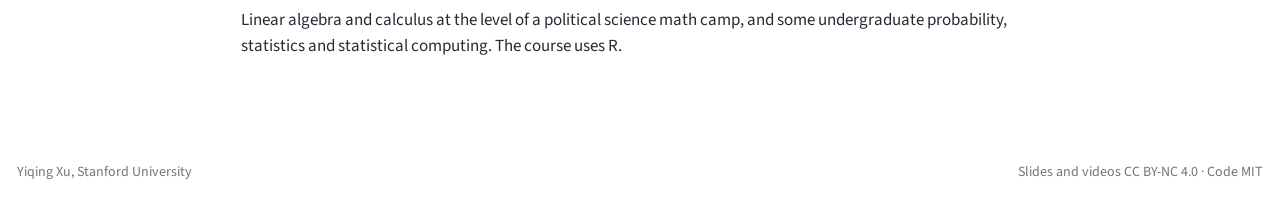
==== commit ae21be57: "Syllabus: public version (topics, readings, course policies), linked from README and site Built from" ====
--- a/docs/index.html
+++ b/docs/index.html
@@ -96,6 +96,10 @@
 <span class="menu-text">Lectures</span></a>
   </li>  
   <li class="nav-item">
+    <a class="nav-link" href="./pdf/syllabus.pdf"> 
+<span class="menu-text">Syllabus</span></a>
+  </li>  
+  <li class="nav-item">
     <a class="nav-link" href="./teaching.html"> 
 <span class="menu-text">Teaching with the slides</span></a>
   </li>  
@@ -150,7 +154,7 @@
 </header>
 
 
-<p>Lecture slides, worksheets, short videos, R code and data for the first course in Stanford’s political science PhD methods sequence. The course also suits advanced undergraduates in economics, political science, and other social sciences. The course covers point and interval estimation, hypothesis testing, simple and multiple regression, and robust and clustered standard errors. The R scripts in the <a href="https://github.com/xuyiqing/regression-lectures">repository</a> draw the figures and print the numbers on the slides from public data.</p>
+<p>Lecture slides, worksheets, short videos, R code and data for the first course in Stanford’s political science PhD methods sequence. The course also suits advanced undergraduates in economics, political science, and other social sciences. The course covers point and interval estimation, hypothesis testing, simple and multiple regression, and robust and clustered standard errors. The R scripts in the <a href="https://github.com/xuyiqing/regression-lectures">repository</a> draw the figures and print the numbers on the slides from public data. The <a href="pdf/syllabus.pdf">syllabus</a> lists the topics, readings, and course policies, including the policy on generative AI.</p>
 <table class="caption-top table">
 <thead>
 <tr class="header">
@@ -275,14 +279,14 @@
 </main> <!-- /main -->
 <script>
 // Every link in the page body opens in a new tab (Yiqing, 2026-10-17), and so do the navbar's
-// links to other sites (YouTube, GitHub); the navbar's own pages open in the same tab.
+// links to other sites (YouTube, GitHub) and to PDFs (the syllabus); the navbar's own pages open in the same tab.
 function newTab(a) { a.target = '_blank'; a.rel = 'noopener'; }
 document.querySelectorAll('main a[href]').forEach(function (a) {
   var h = a.getAttribute('href');
   if (h && h.charAt(0) !== '#') newTab(a);
 });
 document.querySelectorAll('.navbar a[href]').forEach(function (a) {
-  if (a.host && a.host !== location.host) newTab(a);
+  if ((a.host && a.host !== location.host) || /\.pdf$/i.test(a.pathname)) newTab(a);
 });
 </script>
 <script id="quarto-html-after-body" type="application/javascript">
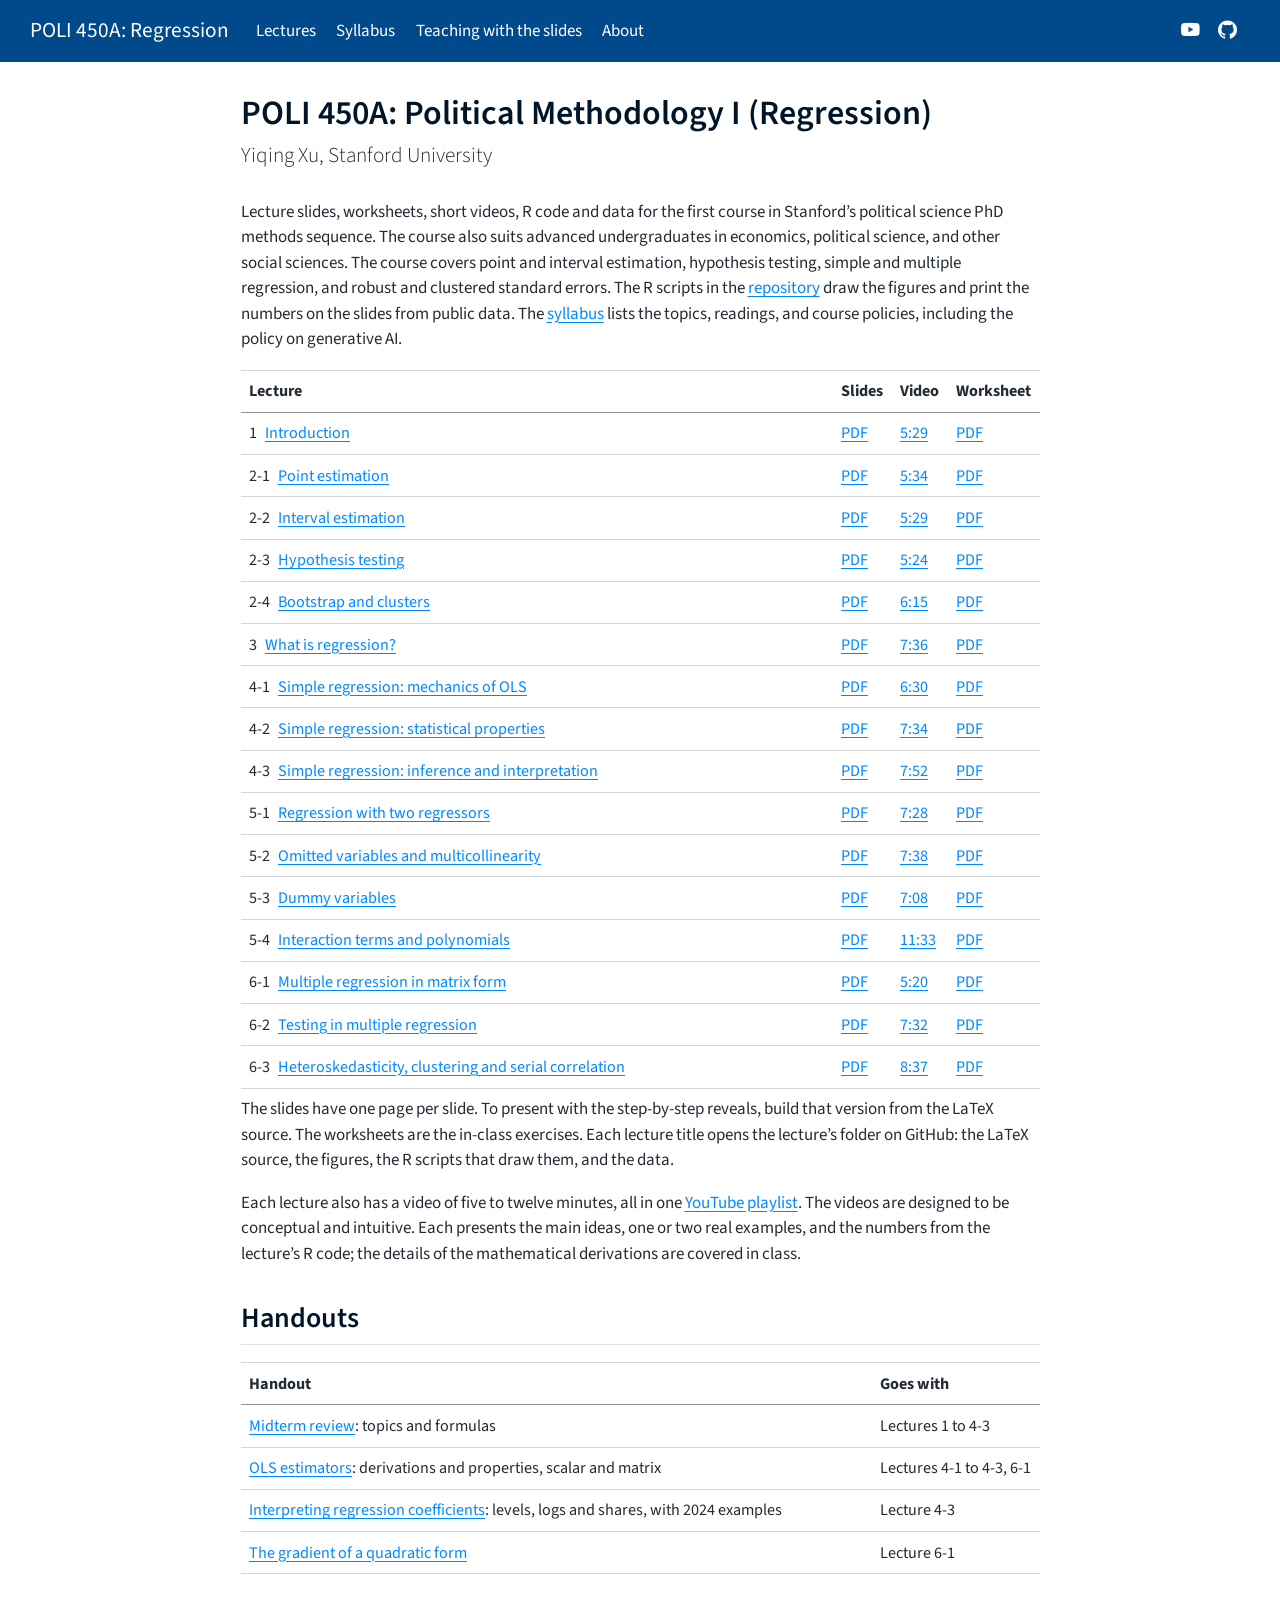
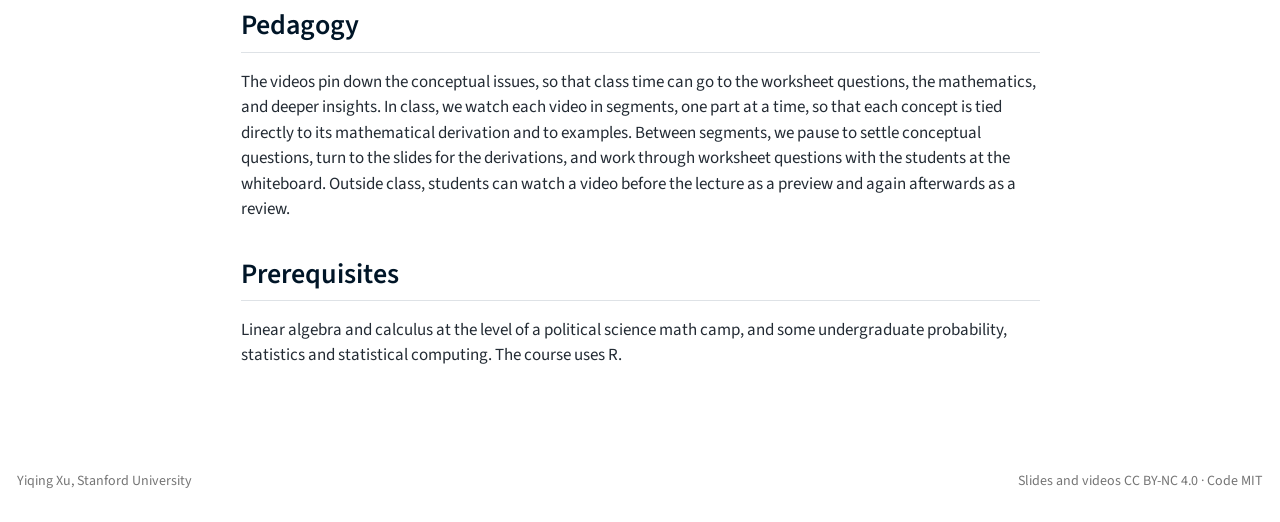
==== commit a5ad5d95: "Handouts: midterm review, OLS estimators, interpreting coefficients, quadratic form Four handouts in" ====
--- a/docs/index.html
+++ b/docs/index.html
@@ -2,7 +2,7 @@
 <html xmlns="http://www.w3.org/1999/xhtml" lang="en" xml:lang="en"><head>
 
 <meta charset="utf-8">
-<meta name="generator" content="quarto-1.9.38">
+<meta name="generator" content="quarto-1.10.18">
 
 <meta name="viewport" content="width=device-width, initial-scale=1.0, user-scalable=yes">
 
@@ -12,10 +12,13 @@
 /* Default styles provided by pandoc.
 ** See https://pandoc.org/MANUAL.html#variables-for-html for config info.
 */
-code{white-space: pre-wrap;}
 span.smallcaps{font-variant: small-caps;}
-div.columns{display: flex; gap: min(4vw, 1.5em);}
-div.column{flex: auto; overflow-x: auto;}
+div.columns{display: flex; gap: 1.5em;}
+div.column{flex: auto;}
+@media screen {
+div.columns{gap: min(4vw, 1.5em);}
+div.column{overflow-x: auto;}
+}
 div.hanging-indent{margin-left: 1.5em; text-indent: -1.5em;}
 ul.task-list{list-style: none;}
 ul.task-list li input[type="checkbox"] {
@@ -39,10 +42,10 @@
 <script src="site_libs/quarto-html/tippy.umd.min.js"></script>
 <script src="site_libs/quarto-html/anchor.min.js"></script>
 <link href="site_libs/quarto-html/tippy.css" rel="stylesheet">
-<link href="site_libs/quarto-html/quarto-syntax-highlighting-15634bcf2e68342d4ad2dfa704d543f6.css" rel="stylesheet" id="quarto-text-highlighting-styles">
+<link href="site_libs/quarto-html/quarto-syntax-highlighting-64a204ab8560d761af7679ceaba22944.css" rel="stylesheet" id="quarto-text-highlighting-styles">
 <script src="site_libs/bootstrap/bootstrap.min.js"></script>
 <link href="site_libs/bootstrap/bootstrap-icons.css" rel="stylesheet">
-<link href="site_libs/bootstrap/bootstrap-9cb8375271a7f9cc1b230cc533d58a15.min.css" rel="stylesheet" append-hash="true" id="quarto-bootstrap" data-mode="light">
+<link href="site_libs/bootstrap/bootstrap-eda9cb8c80844f4293e48ba423f43251.min.css" rel="stylesheet" append-hash="true" id="quarto-bootstrap" data-mode="light">
 <script id="quarto-search-options" type="application/json">{
   "location": "navbar",
   "copy-button": false,
@@ -265,6 +268,35 @@
 </table>
 <p>The slides have one page per slide. To present with the step-by-step reveals, build that version from the LaTeX source. The worksheets are the in-class exercises. Each lecture title opens the lecture’s folder on GitHub: the LaTeX source, the figures, the R scripts that draw them, and the data.</p>
 <p>Each lecture also has a video of five to twelve minutes, all in one <a href="https://www.youtube.com/playlist?list=PLbHvZ-k41x9s">YouTube playlist</a>. The videos are designed to be conceptual and intuitive. Each presents the main ideas, one or two real examples, and the numbers from the lecture’s R code; the details of the mathematical derivations are covered in class.</p>
+<section id="handouts" class="level2">
+<h2 class="anchored" data-anchor-id="handouts">Handouts</h2>
+<table class="caption-top table">
+<thead>
+<tr class="header">
+<th>Handout</th>
+<th>Goes with</th>
+</tr>
+</thead>
+<tbody>
+<tr class="odd">
+<td><a href="pdf/midterm_review.pdf">Midterm review</a>: topics and formulas</td>
+<td>Lectures 1 to 4-3</td>
+</tr>
+<tr class="even">
+<td><a href="pdf/handout_ols.pdf">OLS estimators</a>: derivations and properties, scalar and matrix</td>
+<td>Lectures 4-1 to 4-3, 6-1</td>
+</tr>
+<tr class="odd">
+<td><a href="pdf/interpret_reg_coeffs.pdf">Interpreting regression coefficients</a>: levels, logs and shares, with 2024 examples</td>
+<td>Lecture 4-3</td>
+</tr>
+<tr class="even">
+<td><a href="pdf/note_on_quadform.pdf">The gradient of a quadratic form</a></td>
+<td>Lecture 6-1</td>
+</tr>
+</tbody>
+</table>
+</section>
 <section id="pedagogy" class="level2">
 <h2 class="anchored" data-anchor-id="pedagogy">Pedagogy</h2>
 <p>The videos pin down the conceptual issues, so that class time can go to the worksheet questions, the mathematics, and deeper insights. In class, we watch each video in segments, one part at a time, so that each concept is tied directly to its mathematical derivation and to examples. Between segments, we pause to settle conceptual questions, turn to the slides for the derivations, and work through worksheet questions with the students at the whiteboard. Outside class, students can watch a video before the lecture as a preview and again afterwards as a review.</p>
--- a/docs/site_libs/quarto-html/quarto-syntax-highlighting-64a204ab8560d761af7679ceaba22944.css
+++ b/docs/site_libs/quarto-html/quarto-syntax-highlighting-64a204ab8560d761af7679ceaba22944.css
@@ -0,0 +1,236 @@
+/* quarto syntax highlight colors */
+:root {
+  --quarto-hl-ot-color: #003B4F;
+  --quarto-hl-at-color: #657422;
+  --quarto-hl-ss-color: #20794D;
+  --quarto-hl-an-color: #5E5E5E;
+  --quarto-hl-fu-color: #4758AB;
+  --quarto-hl-st-color: #20794D;
+  --quarto-hl-cf-color: #003B4F;
+  --quarto-hl-op-color: #5E5E5E;
+  --quarto-hl-er-color: #AD0000;
+  --quarto-hl-bn-color: #AD0000;
+  --quarto-hl-al-color: #AD0000;
+  --quarto-hl-va-color: #111111;
+  --quarto-hl-bu-color: inherit;
+  --quarto-hl-ex-color: inherit;
+  --quarto-hl-pp-color: #AD0000;
+  --quarto-hl-in-color: #5E5E5E;
+  --quarto-hl-vs-color: #20794D;
+  --quarto-hl-wa-color: #5E5E5E;
+  --quarto-hl-do-color: #5E5E5E;
+  --quarto-hl-im-color: #00769E;
+  --quarto-hl-ch-color: #20794D;
+  --quarto-hl-dt-color: #AD0000;
+  --quarto-hl-fl-color: #AD0000;
+  --quarto-hl-co-color: #5E5E5E;
+  --quarto-hl-cv-color: #5E5E5E;
+  --quarto-hl-cn-color: #8f5902;
+  --quarto-hl-sc-color: #5E5E5E;
+  --quarto-hl-dv-color: #AD0000;
+  --quarto-hl-kw-color: #003B4F;
+}
+
+/* other quarto variables */
+:root {
+  --quarto-font-monospace: SFMono-Regular, Menlo, Monaco, Consolas, "Liberation Mono", "Courier New", monospace;
+}
+
+/* syntax highlight based on Pandoc's rules */
+pre > code.sourceCode > span {
+  color: #003B4F;
+}
+
+code.sourceCode > span {
+  color: #003B4F;
+}
+
+div.sourceCode,
+div.sourceCode pre.sourceCode {
+  color: #003B4F;
+}
+
+/* Normal */
+code span {
+  color: #003B4F;
+}
+
+/* Alert */
+code span.al {
+  color: #AD0000;
+  font-style: inherit;
+}
+
+/* Annotation */
+code span.an {
+  color: #5E5E5E;
+  font-style: inherit;
+}
+
+/* Attribute */
+code span.at {
+  color: #657422;
+  font-style: inherit;
+}
+
+/* BaseN */
+code span.bn {
+  color: #AD0000;
+  font-style: inherit;
+}
+
+/* BuiltIn */
+code span.bu {
+  font-style: inherit;
+}
+
+/* ControlFlow */
+code span.cf {
+  color: #003B4F;
+  font-weight: bold;
+  font-style: inherit;
+}
+
+/* Char */
+code span.ch {
+  color: #20794D;
+  font-style: inherit;
+}
+
+/* Constant */
+code span.cn {
+  color: #8f5902;
+  font-style: inherit;
+}
+
+/* Comment */
+code span.co {
+  color: #5E5E5E;
+  font-style: inherit;
+}
+
+/* CommentVar */
+code span.cv {
+  color: #5E5E5E;
+  font-style: italic;
+}
+
+/* Documentation */
+code span.do {
+  color: #5E5E5E;
+  font-style: italic;
+}
+
+/* DataType */
+code span.dt {
+  color: #AD0000;
+  font-style: inherit;
+}
+
+/* DecVal */
+code span.dv {
+  color: #AD0000;
+  font-style: inherit;
+}
+
+/* Error */
+code span.er {
+  color: #AD0000;
+  font-style: inherit;
+}
+
+/* Extension */
+code span.ex {
+  font-style: inherit;
+}
+
+/* Float */
+code span.fl {
+  color: #AD0000;
+  font-style: inherit;
+}
+
+/* Function */
+code span.fu {
+  color: #4758AB;
+  font-style: inherit;
+}
+
+/* Import */
+code span.im {
+  color: #00769E;
+  font-style: inherit;
+}
+
+/* Information */
+code span.in {
+  color: #5E5E5E;
+  font-style: inherit;
+}
+
+/* Keyword */
+code span.kw {
+  color: #003B4F;
+  font-weight: bold;
+  font-style: inherit;
+}
+
+/* Operator */
+code span.op {
+  color: #5E5E5E;
+  font-style: inherit;
+}
+
+/* Other */
+code span.ot {
+  color: #003B4F;
+  font-style: inherit;
+}
+
+/* Preprocessor */
+code span.pp {
+  color: #AD0000;
+  font-style: inherit;
+}
+
+/* SpecialChar */
+code span.sc {
+  color: #5E5E5E;
+  font-style: inherit;
+}
+
+/* SpecialString */
+code span.ss {
+  color: #20794D;
+  font-style: inherit;
+}
+
+/* String */
+code span.st {
+  color: #20794D;
+  font-style: inherit;
+}
+
+/* Variable */
+code span.va {
+  color: #111111;
+  font-style: inherit;
+}
+
+/* VerbatimString */
+code span.vs {
+  color: #20794D;
+  font-style: inherit;
+}
+
+/* Warning */
+code span.wa {
+  color: #5E5E5E;
+  font-style: italic;
+}
+
+.prevent-inlining {
+  content: "</";
+}
+
+/*# sourceMappingURL=9d8d5bb603a83b8298b89080a598c93b.css.map */
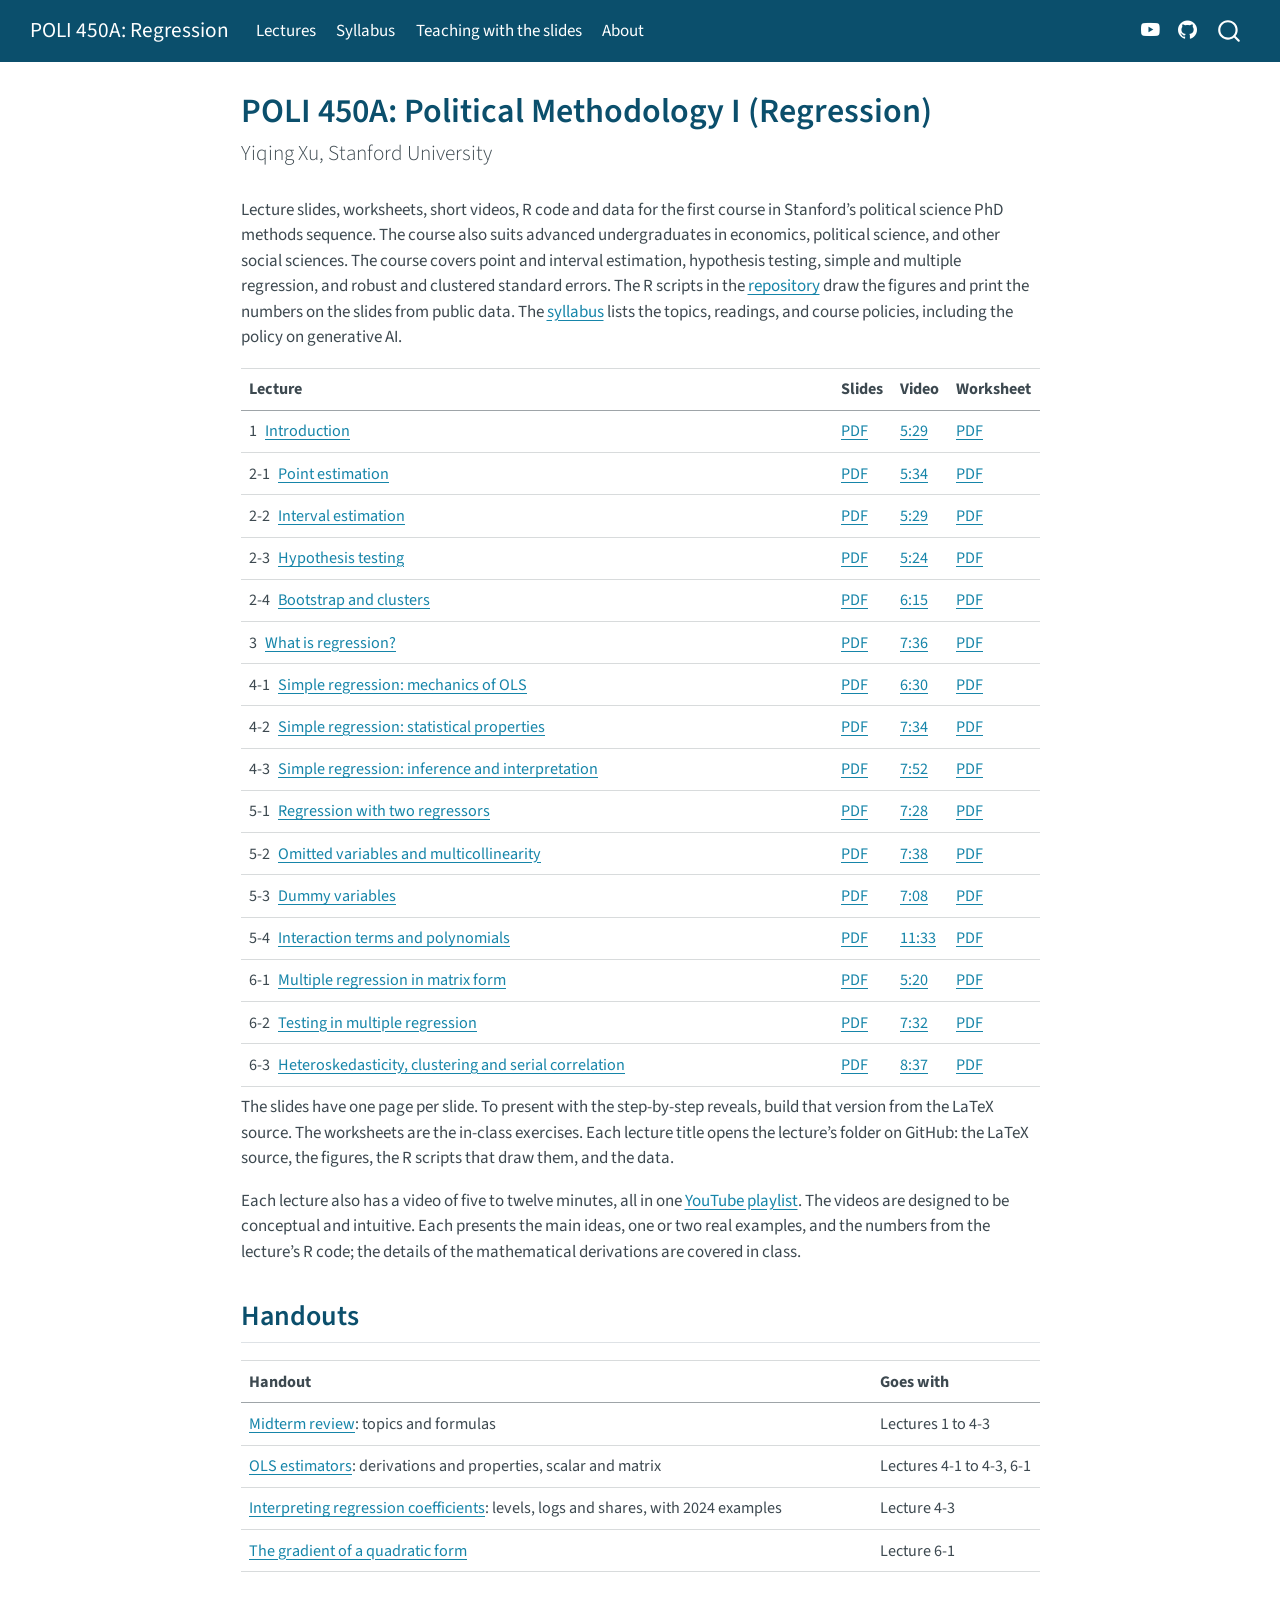
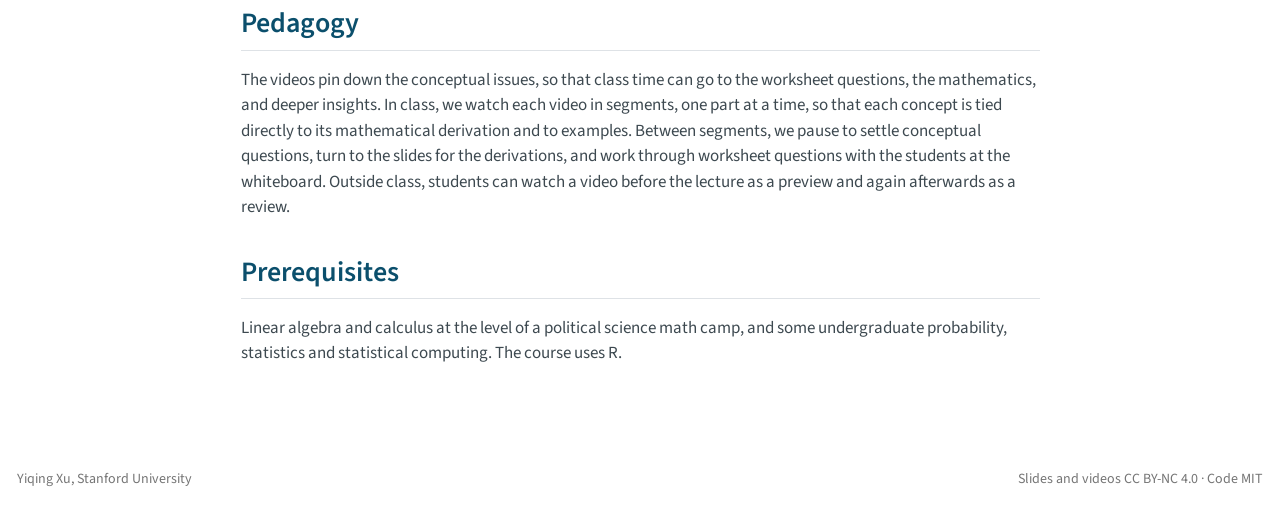
==== commit 67c660a5: "Site colors: stone blue, matching the redesigned yiqingxu.org Links and accents #1685a9; headings an" ====
--- a/docs/index.html
+++ b/docs/index.html
@@ -2,23 +2,17 @@
 <html xmlns="http://www.w3.org/1999/xhtml" lang="en" xml:lang="en"><head>
 
 <meta charset="utf-8">
-<meta name="generator" content="quarto-1.10.18">
+<meta name="generator" content="quarto-1.8.27">
 
 <meta name="viewport" content="width=device-width, initial-scale=1.0, user-scalable=yes">
 
 
 <title>POLI 450A: Political Methodology I (Regression) – POLI 450A: Regression</title>
 <style>
-/* Default styles provided by pandoc.
-** See https://pandoc.org/MANUAL.html#variables-for-html for config info.
-*/
+code{white-space: pre-wrap;}
 span.smallcaps{font-variant: small-caps;}
-div.columns{display: flex; gap: 1.5em;}
-div.column{flex: auto;}
-@media screen {
-div.columns{gap: min(4vw, 1.5em);}
-div.column{overflow-x: auto;}
-}
+div.columns{display: flex; gap: min(4vw, 1.5em);}
+div.column{flex: auto; overflow-x: auto;}
 div.hanging-indent{margin-left: 1.5em; text-indent: -1.5em;}
 ul.task-list{list-style: none;}
 ul.task-list li input[type="checkbox"] {
@@ -38,14 +32,15 @@
 <meta name="quarto:offset" content="./">
 <script src="site_libs/quarto-html/quarto.js" type="module"></script>
 <script src="site_libs/quarto-html/tabsets/tabsets.js" type="module"></script>
+<script src="site_libs/quarto-html/axe/axe-check.js" type="module"></script>
 <script src="site_libs/quarto-html/popper.min.js"></script>
 <script src="site_libs/quarto-html/tippy.umd.min.js"></script>
 <script src="site_libs/quarto-html/anchor.min.js"></script>
 <link href="site_libs/quarto-html/tippy.css" rel="stylesheet">
-<link href="site_libs/quarto-html/quarto-syntax-highlighting-64a204ab8560d761af7679ceaba22944.css" rel="stylesheet" id="quarto-text-highlighting-styles">
+<link href="site_libs/quarto-html/quarto-syntax-highlighting-ed96de9b727972fe78a7b5d16c58bf87.css" rel="stylesheet" id="quarto-text-highlighting-styles">
 <script src="site_libs/bootstrap/bootstrap.min.js"></script>
 <link href="site_libs/bootstrap/bootstrap-icons.css" rel="stylesheet">
-<link href="site_libs/bootstrap/bootstrap-eda9cb8c80844f4293e48ba423f43251.min.css" rel="stylesheet" append-hash="true" id="quarto-bootstrap" data-mode="light">
+<link href="site_libs/bootstrap/bootstrap-851721a1c7801c9b8cac1c885a5fff2c.min.css" rel="stylesheet" append-hash="true" id="quarto-bootstrap" data-mode="light">
 <script id="quarto-search-options" type="application/json">{
   "location": "navbar",
   "copy-button": false,
--- a/docs/site_libs/quarto-html/quarto-syntax-highlighting-ed96de9b727972fe78a7b5d16c58bf87.css
+++ b/docs/site_libs/quarto-html/quarto-syntax-highlighting-ed96de9b727972fe78a7b5d16c58bf87.css
@@ -0,0 +1,236 @@
+/* quarto syntax highlight colors */
+:root {
+  --quarto-hl-ot-color: #003B4F;
+  --quarto-hl-at-color: #657422;
+  --quarto-hl-ss-color: #20794D;
+  --quarto-hl-an-color: #5E5E5E;
+  --quarto-hl-fu-color: #4758AB;
+  --quarto-hl-st-color: #20794D;
+  --quarto-hl-cf-color: #003B4F;
+  --quarto-hl-op-color: #5E5E5E;
+  --quarto-hl-er-color: #AD0000;
+  --quarto-hl-bn-color: #AD0000;
+  --quarto-hl-al-color: #AD0000;
+  --quarto-hl-va-color: #111111;
+  --quarto-hl-bu-color: inherit;
+  --quarto-hl-ex-color: inherit;
+  --quarto-hl-pp-color: #AD0000;
+  --quarto-hl-in-color: #5E5E5E;
+  --quarto-hl-vs-color: #20794D;
+  --quarto-hl-wa-color: #5E5E5E;
+  --quarto-hl-do-color: #5E5E5E;
+  --quarto-hl-im-color: #00769E;
+  --quarto-hl-ch-color: #20794D;
+  --quarto-hl-dt-color: #AD0000;
+  --quarto-hl-fl-color: #AD0000;
+  --quarto-hl-co-color: #5E5E5E;
+  --quarto-hl-cv-color: #5E5E5E;
+  --quarto-hl-cn-color: #8f5902;
+  --quarto-hl-sc-color: #5E5E5E;
+  --quarto-hl-dv-color: #AD0000;
+  --quarto-hl-kw-color: #003B4F;
+}
+
+/* other quarto variables */
+:root {
+  --quarto-font-monospace: SFMono-Regular, Menlo, Monaco, Consolas, "Liberation Mono", "Courier New", monospace;
+}
+
+/* syntax highlight based on Pandoc's rules */
+pre > code.sourceCode > span {
+  color: #003B4F;
+}
+
+code.sourceCode > span {
+  color: #003B4F;
+}
+
+div.sourceCode,
+div.sourceCode pre.sourceCode {
+  color: #003B4F;
+}
+
+/* Normal */
+code span {
+  color: #003B4F;
+}
+
+/* Alert */
+code span.al {
+  color: #AD0000;
+  font-style: inherit;
+}
+
+/* Annotation */
+code span.an {
+  color: #5E5E5E;
+  font-style: inherit;
+}
+
+/* Attribute */
+code span.at {
+  color: #657422;
+  font-style: inherit;
+}
+
+/* BaseN */
+code span.bn {
+  color: #AD0000;
+  font-style: inherit;
+}
+
+/* BuiltIn */
+code span.bu {
+  font-style: inherit;
+}
+
+/* ControlFlow */
+code span.cf {
+  color: #003B4F;
+  font-weight: bold;
+  font-style: inherit;
+}
+
+/* Char */
+code span.ch {
+  color: #20794D;
+  font-style: inherit;
+}
+
+/* Constant */
+code span.cn {
+  color: #8f5902;
+  font-style: inherit;
+}
+
+/* Comment */
+code span.co {
+  color: #5E5E5E;
+  font-style: inherit;
+}
+
+/* CommentVar */
+code span.cv {
+  color: #5E5E5E;
+  font-style: italic;
+}
+
+/* Documentation */
+code span.do {
+  color: #5E5E5E;
+  font-style: italic;
+}
+
+/* DataType */
+code span.dt {
+  color: #AD0000;
+  font-style: inherit;
+}
+
+/* DecVal */
+code span.dv {
+  color: #AD0000;
+  font-style: inherit;
+}
+
+/* Error */
+code span.er {
+  color: #AD0000;
+  font-style: inherit;
+}
+
+/* Extension */
+code span.ex {
+  font-style: inherit;
+}
+
+/* Float */
+code span.fl {
+  color: #AD0000;
+  font-style: inherit;
+}
+
+/* Function */
+code span.fu {
+  color: #4758AB;
+  font-style: inherit;
+}
+
+/* Import */
+code span.im {
+  color: #00769E;
+  font-style: inherit;
+}
+
+/* Information */
+code span.in {
+  color: #5E5E5E;
+  font-style: inherit;
+}
+
+/* Keyword */
+code span.kw {
+  color: #003B4F;
+  font-weight: bold;
+  font-style: inherit;
+}
+
+/* Operator */
+code span.op {
+  color: #5E5E5E;
+  font-style: inherit;
+}
+
+/* Other */
+code span.ot {
+  color: #003B4F;
+  font-style: inherit;
+}
+
+/* Preprocessor */
+code span.pp {
+  color: #AD0000;
+  font-style: inherit;
+}
+
+/* SpecialChar */
+code span.sc {
+  color: #5E5E5E;
+  font-style: inherit;
+}
+
+/* SpecialString */
+code span.ss {
+  color: #20794D;
+  font-style: inherit;
+}
+
+/* String */
+code span.st {
+  color: #20794D;
+  font-style: inherit;
+}
+
+/* Variable */
+code span.va {
+  color: #111111;
+  font-style: inherit;
+}
+
+/* VerbatimString */
+code span.vs {
+  color: #20794D;
+  font-style: inherit;
+}
+
+/* Warning */
+code span.wa {
+  color: #5E5E5E;
+  font-style: italic;
+}
+
+.prevent-inlining {
+  content: "</";
+}
+
+/*# sourceMappingURL=0920dd6d7437995b8cdf7429764427b1.css.map */
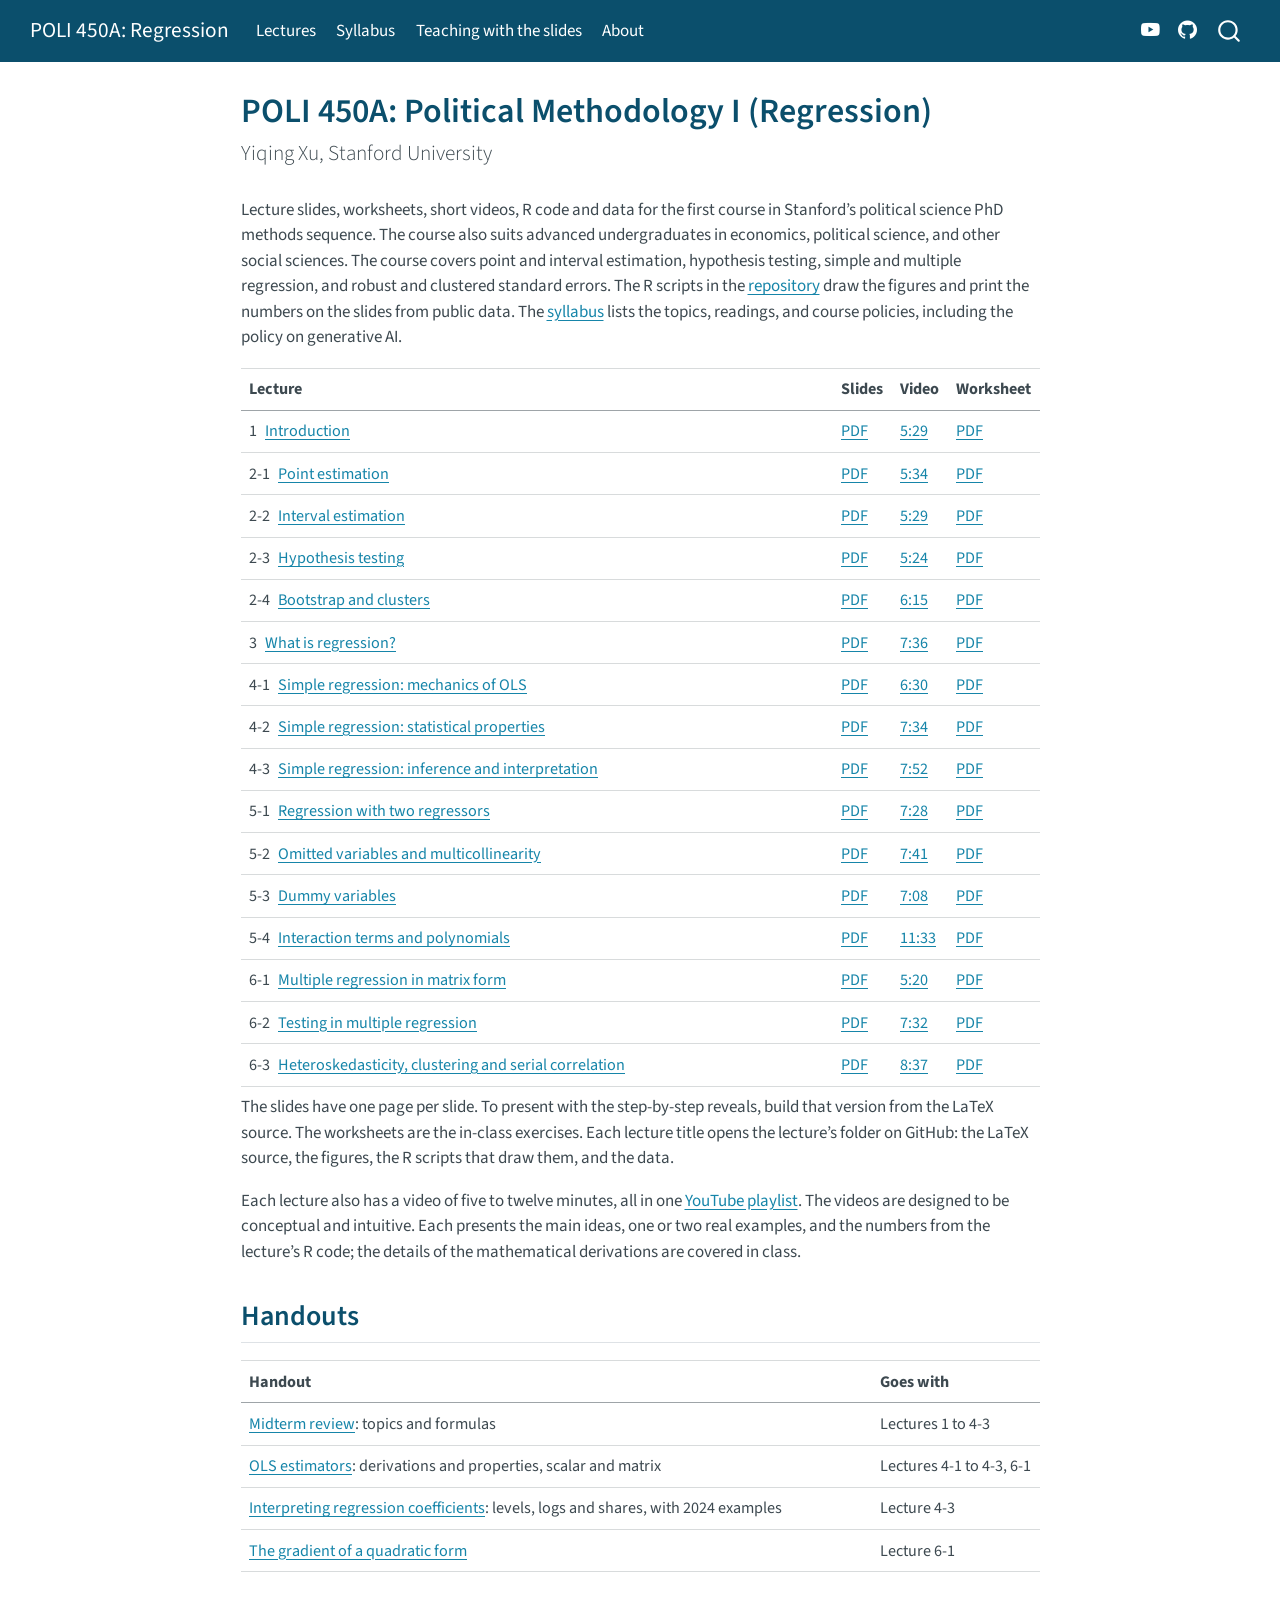
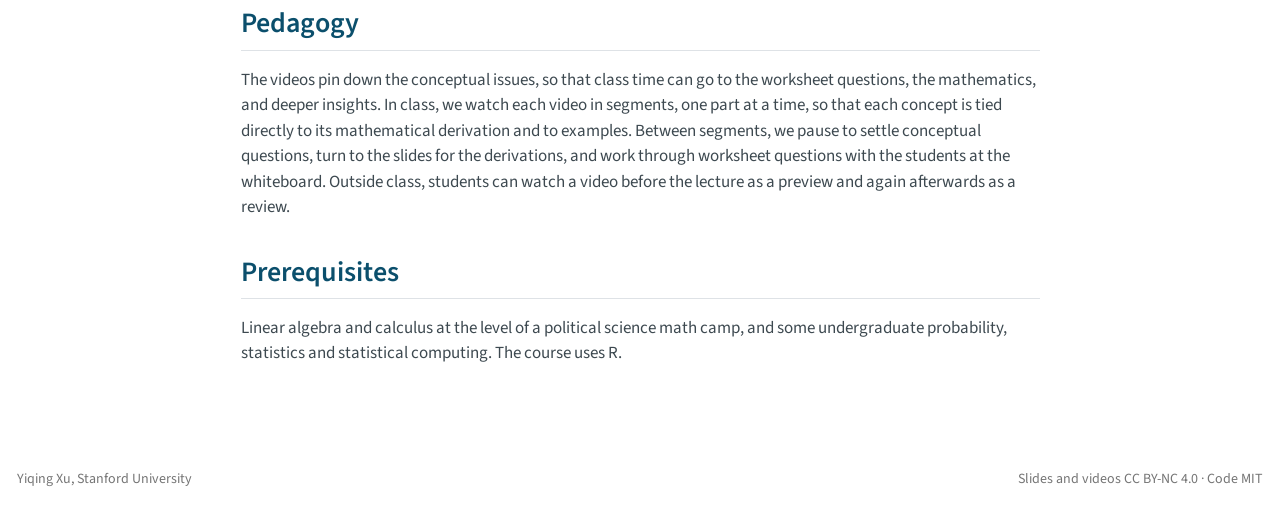
==== commit 3c96b637: "5-2 video: link the new upload (irrelevant variable folded into multicollinearity, 7:41) Co-Authored" ====
--- a/docs/index.html
+++ b/docs/index.html
@@ -226,7 +226,7 @@
 <tr class="odd">
 <td>5-2 <a href="https://github.com/xuyiqing/regression-lectures/tree/main/lectures/05-2OmittedVarMulticollinearity">Omitted variables and multicollinearity</a></td>
 <td><a href="pdf/lec5_2_handout.pdf">PDF</a></td>
-<td><a href="https://www.youtube.com/watch?v=4Sn7V8B4gXU&amp;list=PLbHvZ-k41x9s">7:38</a></td>
+<td><a href="https://www.youtube.com/watch?v=fqSxcKsc4GU&amp;list=PLbHvZ-k41x9s">7:41</a></td>
 <td><a href="pdf/worksheet_lec5-2.pdf">PDF</a></td>
 </tr>
 <tr class="even">
@@ -389,7 +389,7 @@
     }
       var localhostRegex = new RegExp(/^(?:http|https):\/\/localhost\:?[0-9]*\//);
       var mailtoRegex = new RegExp(/^mailto:/);
-        var filterRegex = new RegExp("https:\/\/xuyiqing\.github\.io\/regression-lectures\/");
+        var filterRegex = new RegExp("https:\/\/teaching\.yiqingxu\.org\/regression-lectures\/");
       var isInternal = (href) => {
           return filterRegex.test(href) || localhostRegex.test(href) || mailtoRegex.test(href);
       }
